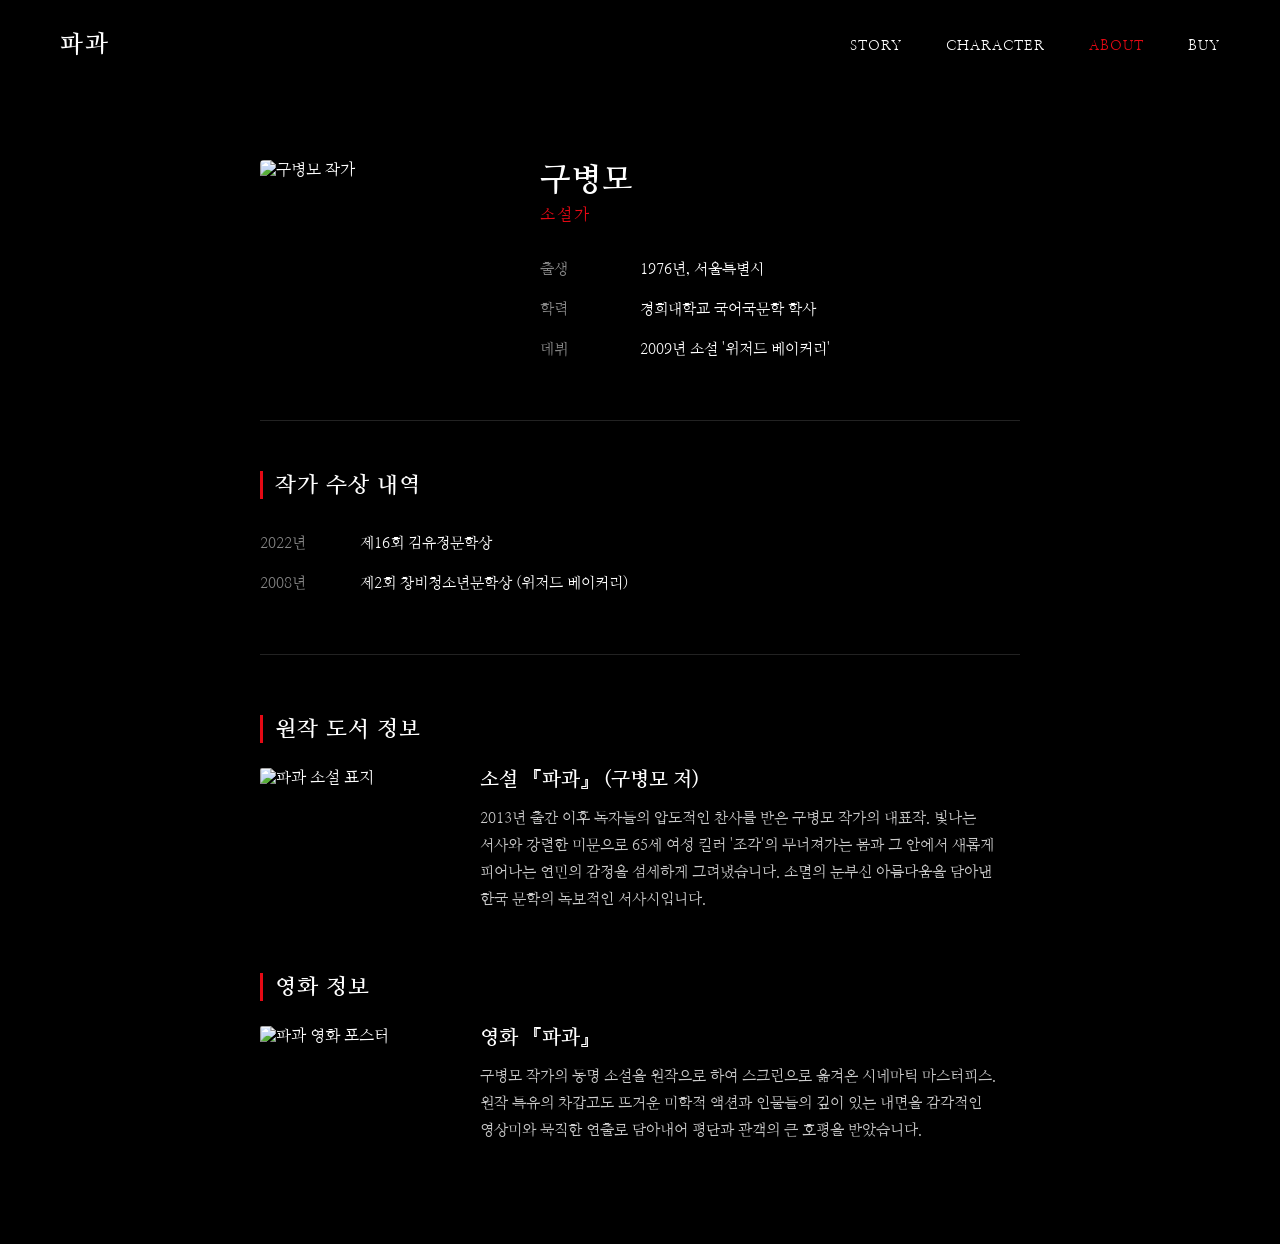
==== about.html @ ba5b6e43 "Add files via upload" ====
<!DOCTYPE html>
<html lang="ko">
<head>
    <meta charset="UTF-8">
    <meta name="viewport" content="width=device-width, initial-scale=1.0">
    <title>파과 - About</title>
    <link rel="stylesheet" href="style.css">
    <link href="https://fonts.googleapis.com/css2?family=Nanum+Myeongjo:wght@400;700&display=swap" rel="stylesheet">
    <style>
        .about-container {
            max-width: 800px;
            margin: 160px auto 100px auto;
            padding: 0 20px;
        }
        .author-profile {
            display: flex;
            gap: 40px;
            align-items: flex-start;
            border-bottom: 1px solid #222;
            padding-bottom: 50px;
            margin-bottom: 50px;
        }
        .author-img {
            width: 240px;
            height: auto;
            border-radius: 4px;
            display: block;
        }
        .author-info {
            flex: 1;
        }
        .author-name {
            font-size: 32px;
            font-weight: 700;
            margin-bottom: 5px;
            letter-spacing: 1px;
        }
        .author-job {
            font-size: 16px;
            color: #e50914;
            margin-bottom: 25px;
            letter-spacing: 2px;
        }
        .info-table {
            width: 100%;
            border-collapse: collapse;
        }
        .info-table th, .info-table td {
            text-align: left;
            padding: 8px 0;
            font-size: 15px;
            line-height: 1.6;
        }
        .info-table th {
            width: 100px;
            color: #888;
            font-weight: normal;
        }
        .info-table td {
            color: #fff;
        }
        .section-title {
            font-size: 22px;
            font-weight: 700;
            margin: 60px 0 25px 0;
            letter-spacing: 1px;
            border-left: 3px solid #e50914;
            padding-left: 12px;
        }
        
        /* 📚 도서 및 영화 정보 레이아웃 (기존 info 페이지 스타일 유지) */
        .info-media-block {
            display: flex;
            gap: 40px;
            margin-bottom: 50px;
            align-items: flex-start;
        }
        .media-poster {
            width: 180px;
            height: auto;
            border-radius: 2px;
            box-shadow: 0 5px 15px rgba(0,0,0,0.5);
        }
        .media-desc {
            flex: 1;
        }
        .media-desc h3 {
            font-size: 20px;
            font-weight: 700;
            margin-bottom: 12px;
            color: #ffffff;
        }
        .media-desc p {
            font-size: 15px;
            color: #cccccc;
            line-height: 1.8;
            word-break: keep-all;
        }
    </style>
</head>
<body style="background-color: #000000; color: #ffffff;">

    <!-- 상단 고정 메뉴 바 -->
    <nav class="top-nav visible" style="position: fixed; top: 0; left: 0; width: 100%; padding: 30px 60px; display: flex; justify-content: space-between; align-items: center; z-index: 100; background: linear-gradient(to bottom, rgba(0,0,0,0.8), transparent);">
        <div class="logo" style="font-size: 24px; font-weight: 700; letter-spacing: 2px;">파과</div>
        <div class="nav-links">
            <a href="index.html" style="font-size: 14px; margin-left: 40px; letter-spacing: 1px; transition: color 0.3s;">STORY</a>
            <a href="character.html" style="font-size: 14px; margin-left: 40px; letter-spacing: 1px; transition: color 0.3s;">CHARACTER</a>
            <a href="about.html" class="active" style="font-size: 14px; margin-left: 40px; letter-spacing: 1px; transition: color 0.3s; color: #e50914;">ABOUT</a>
            <a href="https://product.kyobobook.co.kr/detail/S000001808685" target="_blank" style="font-size: 14px; margin-left: 40px; letter-spacing: 1px; transition: color 0.3s;">BUY</a>
        </div>
    </nav>

    <main class="about-container">
        
        <!-- ===================================================
           👤 SECTION 1 : 작가 프로필
           =================================================== -->
        <section class="author-profile">
            <img src="스크린샷 2026-06-07 오후 9.50.38.jpg" alt="구병모 작가" class="author-img">
            <div class="author-info">
                <h1 class="author-name">구병모</h1>
                <p class="author-job">소설가</p>
                
                <table class="info-table">
                    <tr>
                        <th>출생</th>
                        <td>1976년, 서울특별시</td>
                    </tr>
                    <tr>
                        <th>학력</th>
                        <td>경희대학교 국어국문학 학사</td>
                    </tr>
                    <tr>
                        <th>데뷔</th>
                        <td>2009년 소설 '위저드 베이커리'</td>
                    </tr>
                </table>
            </div>
        </section>

        <!-- 🏆 수상 내역 -->
        <section style="border-bottom: 1px solid #222; padding-bottom: 50px;">
            <h2 class="section-title" style="margin-top: 0;">작가 수상 내역</h2>
            <table class="info-table">
                <tr>
                    <th>2022년</th>
                    <td>제16회 김유정문학상</td>
                </tr>
                <tr>
                    <th>2008년</th>
                    <td>제2회 창비청소년문학상 (위저드 베이커리)</td>
                </tr>
            </table>
        </section>


        <!-- ===================================================
           📚 SECTION 2 : 기존 INFO 페이지 콘텐츠 (도서 & 영화)
           =================================================== -->
        <section>
            <!-- 1. 원작 도서 정보 -->
            <h2 class="section-title">원작 도서 정보</h2>
            <div class="info-media-block">
                <img src="book-cover.jpg" alt="파과 소설 표지" class="media-poster">
                <div class="media-desc">
                    <h3>소설 『파과』 <span>(구병모 저)</span></h3>
                    <p>
                        2013년 출간 이후 독자들의 압도적인 찬사를 받은 구병모 작가의 대표작. 
                        빛나는 서사와 강렬한 미문으로 65세 여성 킬러 '조각'의 무너져가는 몸과 
                        그 안에서 새롭게 피어나는 연민의 감정을 섬세하게 그려냈습니다. 
                        소멸의 눈부신 아름다움을 담아낸 한국 문학의 독보적인 서사시입니다.
                    </p>
                </div>
            </div>

            <!-- 2. 영화 정보 -->
            <h2 class="section-title">영화 정보</h2>
            <div class="info-media-block">
                <img src="movie-poster.jpg" alt="파과 영화 포스터" class="media-poster">
                <div class="media-desc">
                    <h3>영화 『파과』</h3>
                    <p>
                        구병모 작가의 동명 소설을 원작으로 하여 스크린으로 옮겨온 시네마틱 마스터피스. 
                        원작 특유의 차갑고도 뜨거운 미학적 액션과 인물들의 깊이 있는 내면을 
                        감각적인 영상미와 묵직한 연출로 담아내어 평단과 관객의 큰 호평을 받았습니다.
                    </p>
                </div>
            </div>
        </section>

    </main>

</body>
</html>
---- style.css ----
/* ===================================================
   🎨 1. 기본 초기화 및 폰트 세팅
   =================================================== */
* {
    margin: 0;
    padding: 0;
    box-sizing: border-box;
}

body {
    font-family: 'Nanum Myeongjo', serif;
    background-color: #000000;
    color: #ffffff;
    overflow-x: hidden;
}

a {
    text-decoration: none;
    color: inherit;
}

/* ===================================================
   🎬 2. 첫 진입 인트로 커버 섹션 (main-bg.jpeg 세팅 완료)
   =================================================== */
.intro-cover {
    position: relative;
    width: 100%;
    height: 100vh;
    background-color: #000000;
    display: flex;
    justify-content: center;
    align-items: center;
    overflow: hidden;
    z-index: 10;
}

/* 🔗 요청하신 거울 속 조각 스틸컷 이미지 매칭 */
.intro-cover .cover-bg {
    position: absolute;
    top: 0;
    left: 0;
    width: 100%;
    height: 100%;
    background: linear-gradient(to bottom, rgba(0,0,0,0.2), #000000), url('main-bg.jpeg') no-repeat center center;
    background-size: cover;
    opacity: 0.75;
}

/* 파과 대형 타이포 */
.intro-cover .logo-wrap {
    position: relative;
    z-index: 2;
}

.intro-cover .main-title {
    font-size: 120px;
    font-weight: 700;
    color: #ffffff;
    margin: 0;
    letter-spacing: 4px;
    transition: transform 0.1s ease-out, opacity 0.1s ease-out, filter 0.1s ease-out;
}

/* 하단 스크롤 유도 영역 */
.intro-cover .scroll-arrow {
    position: absolute;
    bottom: 50px;
    left: 50%;
    transform: translateX(-50%);
    z-index: 2;
    text-align: center;
    color: rgba(255, 255, 255, 0.7);
    font-size: 14px;
    letter-spacing: 2px;
}

.intro-cover .arrow-icon {
    margin-top: 10px;
    font-size: 20px;
    animation: bounce 1.5s infinite;
}

@keyframes bounce {
    0%, 100% { transform: translateY(0); }
    50% { transform: translateY(10px); }
}

/* ===================================================
   🧭 3. 네비게이션 바 & 사이드 바
   =================================================== */
.top-nav {
    position: fixed;
    top: 0;
    left: 0;
    width: 100%;
    padding: 30px 60px;
    display: flex;
    justify-content: space-between;
    align-items: center;
    z-index: 100;
    background: linear-gradient(to bottom, rgba(0,0,0,0.8), transparent);
    opacity: 0;
    transform: translateY(-20px);
    transition: opacity 0.5s ease, transform 0.5s ease;
    pointer-events: none;
}

.top-nav.visible {
    opacity: 1;
    transform: translateY(0);
    pointer-events: auto;
}

.top-nav .logo {
    font-size: 24px;
    font-weight: 700;
    letter-spacing: 2px;
}

.top-nav .nav-links a {
    font-size: 14px;
    margin-left: 40px;
    letter-spacing: 1px;
    transition: color 0.3s;
}

.top-nav .nav-links a:hover,
.top-nav .nav-links a.active {
    color: #e50914;
}

.side-nav {
    position: fixed;
    right: 40px;
    top: 50%;
    transform: translateY(-50%);
    display: flex;
    flex-direction: column;
    gap: 15px;
    z-index: 90;
}

.side-nav a {
    width: 30px;
    height: 30px;
    border: 1px solid rgba(255,255,255,0.3);
    border-radius: 50%;
    display: flex;
    justify-content: center;
    align-items: center;
    font-size: 11px;
    color: rgba(255,255,255,0.5);
    transition: all 0.3s;
}

.side-nav a:hover {
    border-color: #ffffff;
    color: #ffffff;
    background-color: rgba(255,255,255,0.1);
}

/* ===================================================
   📖 4. 스토리 본문 레이아웃 (완전 블랙 & 그림자 제거)
   =================================================== */
.story-container {
    width: 100%;
    background-color: #000000;
    padding-bottom: 200px;
}

.story-panel {
    width: 100%;
    max-width: 800px;
    margin: 0 auto;
    padding: 120px 20px;
    display: flex;
    flex-direction: column;
    align-items: center;
}

.story-panel .chapter-num {
    font-size: 13px;
    color: #e50914;
    letter-spacing: 3px;
    font-weight: 700;
    margin-bottom: 10px;
}

.story-panel h2 {
    font-size: 36px;
    font-weight: 700;
    margin-bottom: 80px;
    letter-spacing: 2px;
    text-align: center;
}

.scene-wrap {
    width: 100%;
    margin-bottom: 150px;
    display: flex;
    flex-direction: column;
    align-items: center;
}

.scene-wrap img {
    width: 100%;
    max-width: 800px;
    height: auto;
    border-radius: 2px;
}

.scene-wrap .text-box {
    width: 100%;
    max-width: 650px;
    margin-top: 40px;
    text-align: center;
}

.scene-wrap .text-box p {
    font-size: 17.5px;
    line-height: 1.9;
    color: #ffffff;
    word-break: keep-all;
    text-shadow: none !important; /* 그림자 완전 삭제 */
}

/* ===================================================
   👁️ 5. 중앙 집중 실시간 블러 트랜지션 효과
   =================================================== */
.dynamic-blur img,
.dynamic-blur .text-box {
    transition: filter 0.25s ease-out, opacity 0.25s ease-out;
    will-change: filter, opacity;
}
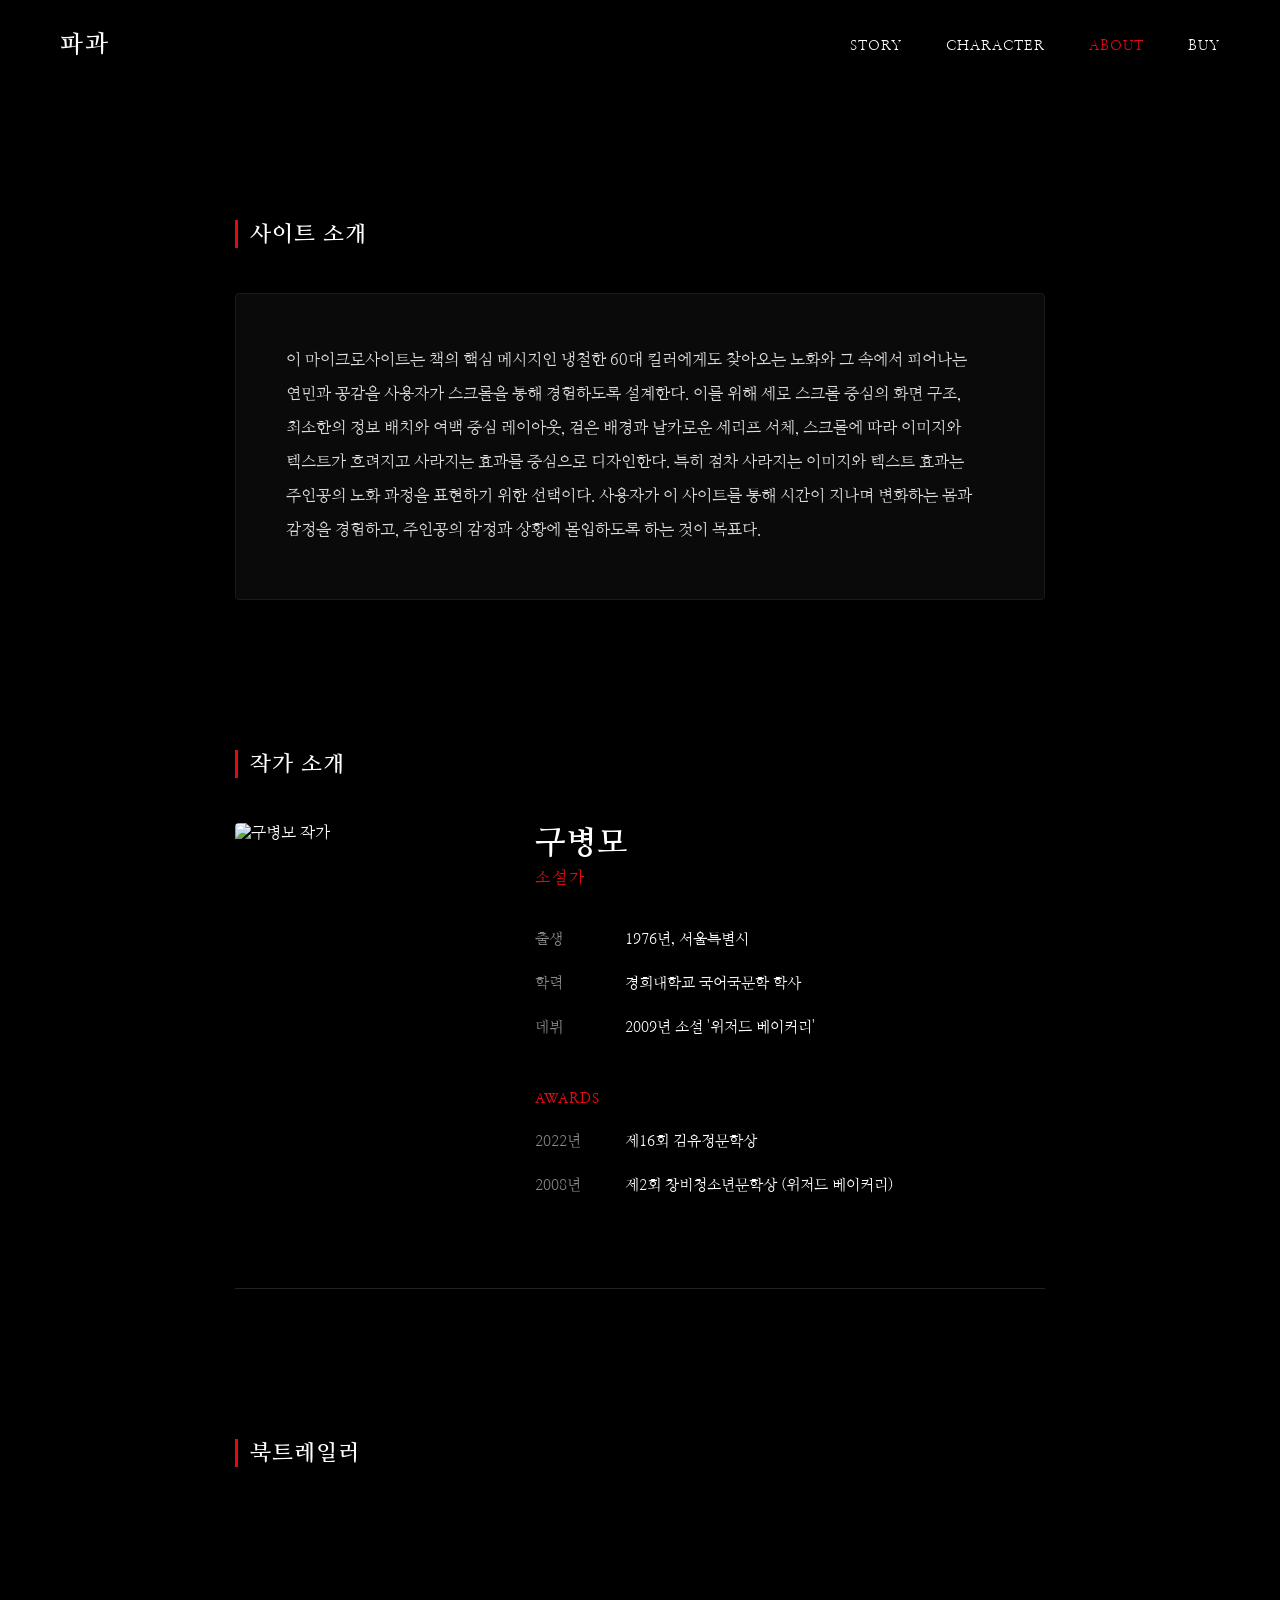
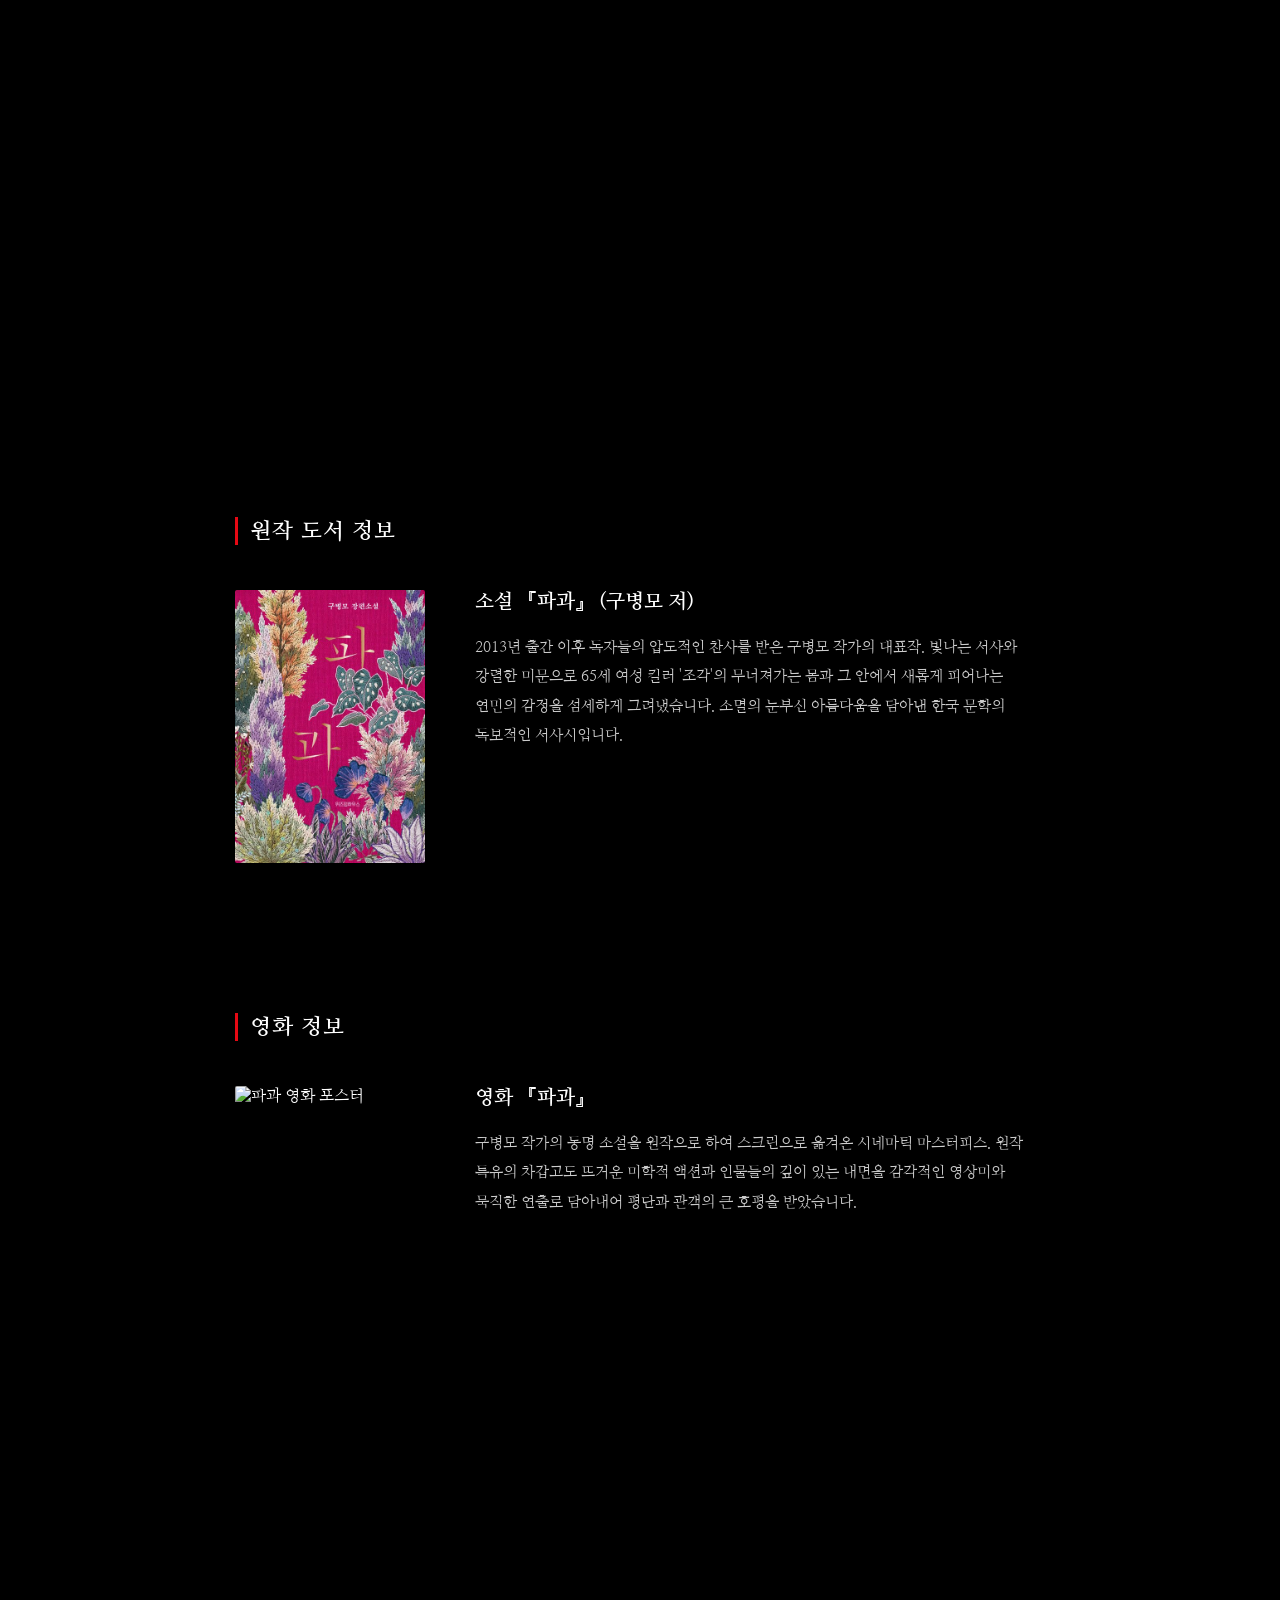
==== commit 323f6956: "Add files via upload" ====
--- a/about.html
+++ b/about.html
@@ -8,17 +8,35 @@
     <link href="https://fonts.googleapis.com/css2?family=Nanum+Myeongjo:wght@400;700&display=swap" rel="stylesheet">
     <style>
         .about-container {
-            max-width: 800px;
-            margin: 160px auto 100px auto;
+            max-width: 850px;
+            margin: 220px auto 200px auto; /* 상하 외부 여백 추가 확대 */
             padding: 0 20px;
         }
+        
+        /* 🎯 마이크로사이트 기획 소개 섹션 */
+        .site-intro-box {
+            background-color: #0a0a0a;
+            border: 1px solid #1a1a1a;
+            padding: 50px; /* 내부 여백 확대 */
+            border-radius: 4px;
+            margin-bottom: 140px; /* 섹션 간격 확대 */
+        }
+        .site-intro-box p {
+            font-size: 15.5px;
+            color: #dddddd;
+            line-height: 2.2; /* 행간 확대 */
+            word-break: keep-all;
+            margin: 0;
+        }
+
+        /* 👤 작가 프로필 섹션 */
         .author-profile {
             display: flex;
-            gap: 40px;
+            gap: 60px; /* 사진과 정보 영역 간격 확대 */
             align-items: flex-start;
             border-bottom: 1px solid #222;
-            padding-bottom: 50px;
-            margin-bottom: 50px;
+            padding-bottom: 80px;
+            margin-bottom: 140px; /* 섹션 간격 확대 */
         }
         .author-img {
             width: 240px;
@@ -28,58 +46,77 @@
         }
         .author-info {
             flex: 1;
+            display: flex;
+            flex-direction: column;
+            gap: 40px; /* 프로필 내부 블록 간 여백 확대 */
+        }
+        .author-name-wrap {
+            margin-bottom: -10px;
         }
         .author-name {
             font-size: 32px;
             font-weight: 700;
-            margin-bottom: 5px;
+            margin: 0 0 5px 0;
             letter-spacing: 1px;
         }
         .author-job {
             font-size: 16px;
             color: #e50914;
-            margin-bottom: 25px;
+            margin: 0;
             letter-spacing: 2px;
         }
+        
+        /* 테이블 스타일 */
         .info-table {
             width: 100%;
             border-collapse: collapse;
         }
         .info-table th, .info-table td {
             text-align: left;
-            padding: 8px 0;
+            padding: 10px 0; /* 행 간격 확대 */
             font-size: 15px;
             line-height: 1.6;
         }
         .info-table th {
-            width: 100px;
+            width: 90px;
             color: #888;
             font-weight: normal;
         }
         .info-table td {
             color: #fff;
         }
+        
+        /* 프로필 내 미니 타이틀 */
+        .profile-sub-title {
+            font-size: 14px;
+            color: #e50914;
+            letter-spacing: 1px;
+            font-weight: bold;
+            margin: 0 0 12px 0;
+            text-transform: uppercase;
+        }
+
+        /* 대타이틀 여백 대폭 확대 */
         .section-title {
             font-size: 22px;
             font-weight: 700;
-            margin: 60px 0 25px 0;
+            margin: 150px 0 45px 0; /* 상단 여백을 넓혀 호흡을 길게 가져감 */
             letter-spacing: 1px;
             border-left: 3px solid #e50914;
             padding-left: 12px;
         }
         
-        /* 📚 도서 및 영화 정보 레이아웃 (기존 info 페이지 스타일 유지) */
+        /* 📚 도서 및 영화 정보 레이아웃 */
         .info-media-block {
             display: flex;
-            gap: 40px;
-            margin-bottom: 50px;
+            gap: 50px; /* 이미지와 텍스트 사이 간격 확대 */
             align-items: flex-start;
         }
         .media-poster {
-            width: 180px;
+            width: 190px; /* 포스터 크기 미세 조정 */
             height: auto;
             border-radius: 2px;
-            box-shadow: 0 5px 15px rgba(0,0,0,0.5);
+            box-shadow: 0 5px 20px rgba(0,0,0,0.6);
         }
         .media-desc {
             flex: 1;
@@ -87,20 +124,38 @@
         .media-desc h3 {
             font-size: 20px;
             font-weight: 700;
-            margin-bottom: 12px;
+            margin-bottom: 18px;
             color: #ffffff;
         }
         .media-desc p {
             font-size: 15px;
             color: #cccccc;
-            line-height: 1.8;
+            line-height: 1.95;
             word-break: keep-all;
+            margin: 0;
+        }
+
+        /* 🎬 비디오 플레이어 컨테이너 */
+        .video-container {
+            position: relative;
+            width: 100%;
+            padding-bottom: 56.25%;
+            height: 0;
+            box-shadow: 0 10px 30px rgba(0,0,0,0.6);
+        }
+        .video-container iframe {
+            position: absolute;
+            top: 0;
+            left: 0;
+            width: 100%;
+            height: 100%;
+            border: 0;
+            border-radius: 2px;
         }
     </style>
 </head>
 <body style="background-color: #000000; color: #ffffff;">
 
-    <!-- 상단 고정 메뉴 바 -->
     <nav class="top-nav visible" style="position: fixed; top: 0; left: 0; width: 100%; padding: 30px 60px; display: flex; justify-content: space-between; align-items: center; z-index: 100; background: linear-gradient(to bottom, rgba(0,0,0,0.8), transparent);">
         <div class="logo" style="font-size: 24px; font-weight: 700; letter-spacing: 2px;">파과</div>
         <div class="nav-links">
@@ -113,56 +168,67 @@
 
     <main class="about-container">
         
-        <!-- ===================================================
-           👤 SECTION 1 : 작가 프로필
-           =================================================== -->
+        <h2 class="section-title" style="margin-top: 0;">사이트 소개</h2>
+        <section class="site-intro-box">
+            <p>
+                이 마이크로사이트는 책의 핵심 메시지인 냉철한 60대 킬러에게도 찾아오는 노화와 그 속에서 피어나는 연민과 공감을 사용자가 스크롤을 통해 경험하도록 설계한다. 이를 위해 세로 스크롤 중심의 화면 구조, 최소한의 정보 배치와 여백 중심 레이아웃, 검은 배경과 날카로운 세리프 서체, 스크롤에 따라 이미지와 텍스트가 흐려지고 사라지는 효과를 중심으로 디자인한다. 특히 점차 사라지는 이미지와 텍스트 효과는 주인공의 노화 과정을 표현하기 위한 선택이다. 사용자가 이 사이트를 통해 시간이 지나며 변화하는 몸과 감정을 경험하고, 주인공의 감정과 상황에 몰입하도록 하는 것이 목표다.
+            </p>
+        </section>
+
+        <h2 class="section-title">작가 소개</h2>
         <section class="author-profile">
             <img src="스크린샷 2026-06-07 오후 9.50.38.jpg" alt="구병모 작가" class="author-img">
+            
             <div class="author-info">
-                <h1 class="author-name">구병모</h1>
-                <p class="author-job">소설가</p>
+                <div class="author-name-wrap">
+                    <h1 class="author-name">구병모</h1>
+                    <p class="author-job">소설가</p>
+                </div>
                 
-                <table class="info-table">
-                    <tr>
-                        <th>출생</th>
-                        <td>1976년, 서울특별시</td>
-                    </tr>
-                    <tr>
-                        <th>학력</th>
-                        <td>경희대학교 국어국문학 학사</td>
-                    </tr>
-                    <tr>
-                        <th>데뷔</th>
-                        <td>2009년 소설 '위저드 베이커리'</td>
-                    </tr>
-                </table>
-            </div>
-        </section>
-
-        <!-- 🏆 수상 내역 -->
-        <section style="border-bottom: 1px solid #222; padding-bottom: 50px;">
-            <h2 class="section-title" style="margin-top: 0;">작가 수상 내역</h2>
-            <table class="info-table">
-                <tr>
-                    <th>2022년</th>
-                    <td>제16회 김유정문학상</td>
-                </tr>
-                <tr>
-                    <th>2008년</th>
-                    <td>제2회 창비청소년문학상 (위저드 베이커리)</td>
-                </tr>
-            </table>
-        </section>
-
-
-        <!-- ===================================================
-           📚 SECTION 2 : 기존 INFO 페이지 콘텐츠 (도서 & 영화)
-           =================================================== -->
+                <div>
+                    <table class="info-table">
+                        <tr>
+                            <th>출생</th>
+                            <td>1976년, 서울특별시</td>
+                        </tr>
+                        <tr>
+                            <th>학력</th>
+                            <td>경희대학교 국어국문학 학사</td>
+                        </tr>
+                        <tr>
+                            <th>데뷔</th>
+                            <td>2009년 소설 '위저드 베이커리'</td>
+                        </tr>
+                    </table>
+                </div>
+
+                <div>
+                    <h3 class="profile-sub-title">Awards</h3>
+                    <table class="info-table">
+                        <tr>
+                            <th>2022년</th>
+                            <td>제16회 김유정문학상</td>
+                        </tr>
+                        <tr>
+                            <th>2008년</th>
+                            <td>제2회 창비청소년문학상 (위저드 베이커리)</td>
+                        </tr>
+                    </table>
+                </div>
+            </div>
+        </section>
+
+        <section style="margin-bottom: 140px;">
+            <h2 class="section-title">북트레일러</h2>
+            <div class="video-container">
+                <iframe src="https://www.youtube.com/embed/7oLS6i0HBwE?rel=0" title="파과 북트레일러" allow="accelerometer; autoplay; clipboard-write; encrypted-media; gyroscope; picture-in-picture; web-share" allowfullscreen></iframe>
+            </div>
+        </section>
+
         <section>
-            <!-- 1. 원작 도서 정보 -->
             <h2 class="section-title">원작 도서 정보</h2>
-            <div class="info-media-block">
-                <img src="book-cover.jpg" alt="파과 소설 표지" class="media-poster">
+            <div class="info-media-block" style="margin-bottom: 140px;">
+                <img src="9791171712816.jpg" alt="파과 소설 표지" class="media-poster">
                 <div class="media-desc">
                     <h3>소설 『파과』 <span>(구병모 저)</span></h3>
                     <p>
@@ -174,9 +240,8 @@
                 </div>
             </div>
 
-            <!-- 2. 영화 정보 -->
             <h2 class="section-title">영화 정보</h2>
-            <div class="info-media-block">
+            <div class="info-media-block" style="margin-bottom: 40px;">
                 <img src="movie-poster.jpg" alt="파과 영화 포스터" class="media-poster">
                 <div class="media-desc">
                     <h3>영화 『파과』</h3>
@@ -187,6 +252,10 @@
                     </p>
                 </div>
             </div>
+            
+            <div class="video-container">
+                <iframe src="https://www.youtube.com/embed/J1N2aR9Nkj4?rel=0" title="파과 영화 예고편" allow="accelerometer; autoplay; clipboard-write; encrypted-media; gyroscope; picture-in-picture; web-share" allowfullscreen></iframe>
+            </div>
         </section>
 
     </main>
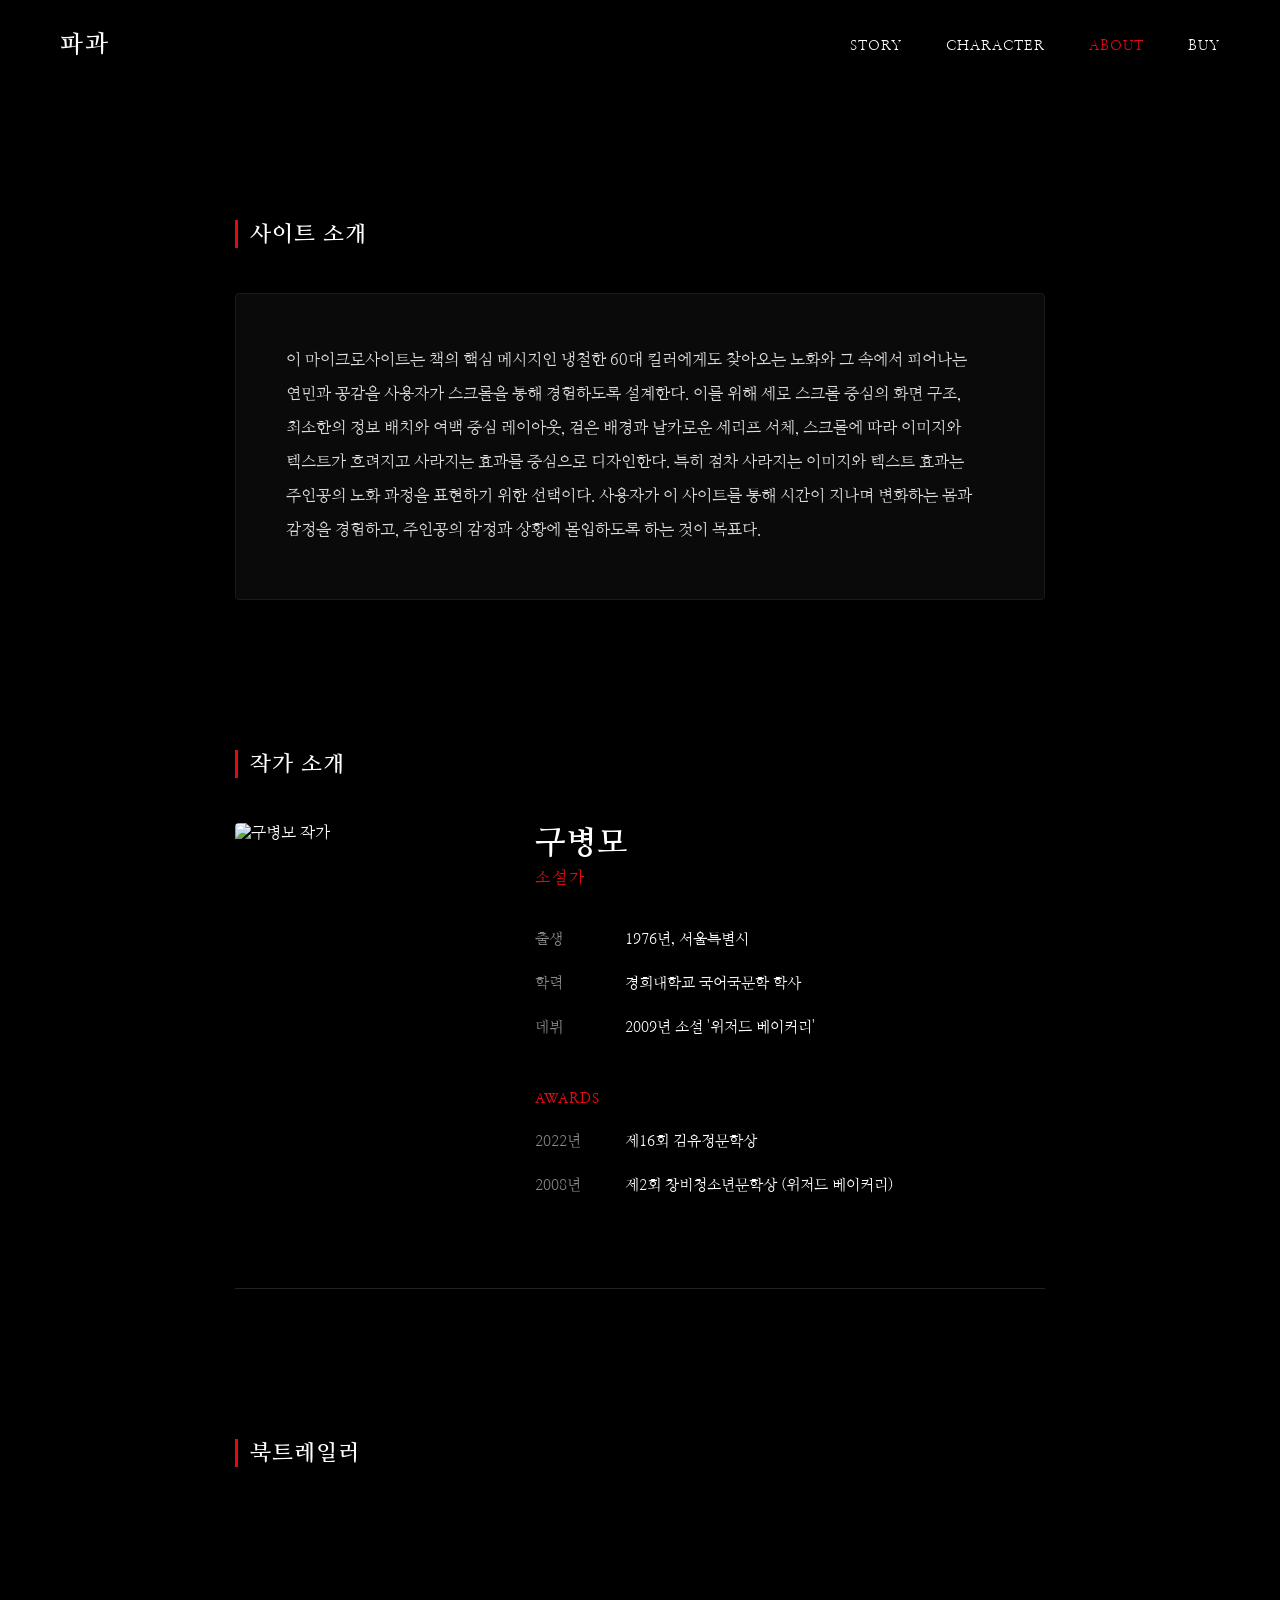
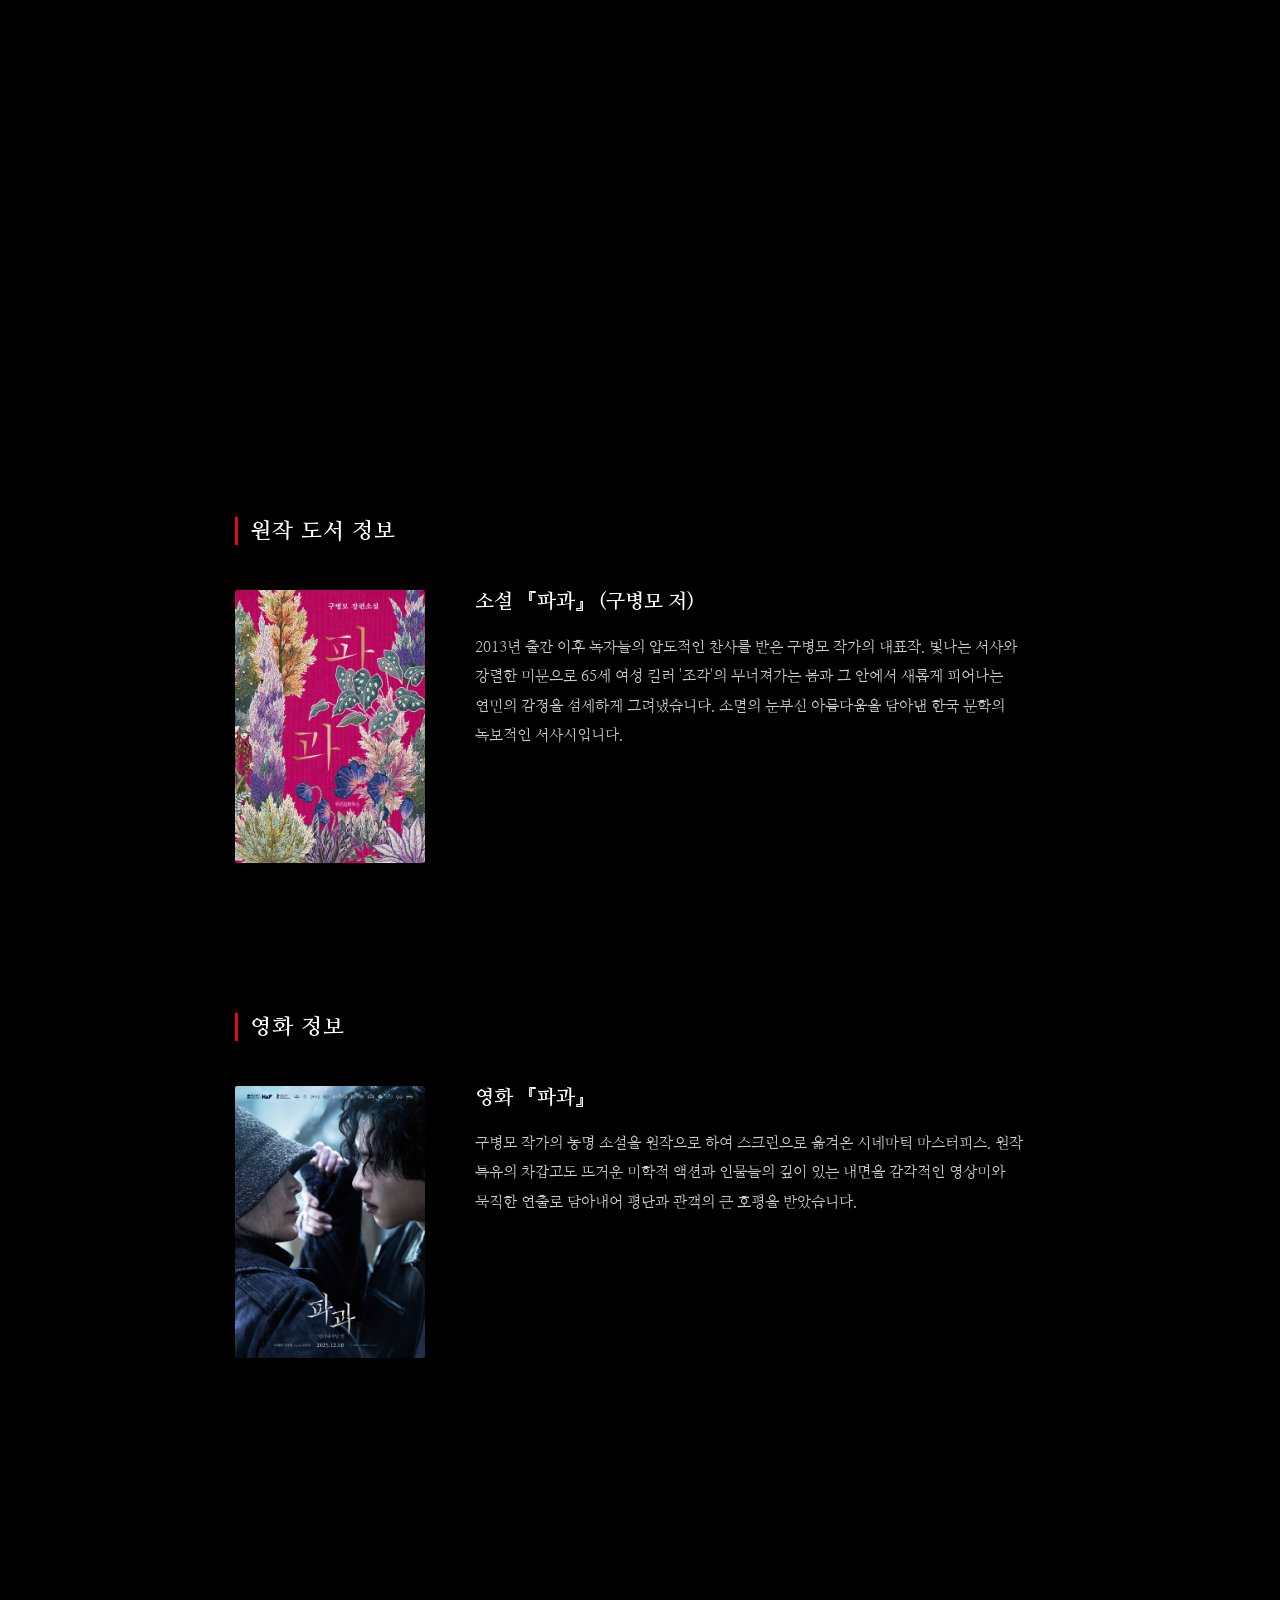
==== commit 777dd3e6: "Add files via upload" ====
--- a/about.html
+++ b/about.html
@@ -242,7 +242,7 @@
 
             <h2 class="section-title">영화 정보</h2>
             <div class="info-media-block" style="margin-bottom: 40px;">
-                <img src="movie-poster.jpg" alt="파과 영화 포스터" class="media-poster">
+                <img src="common-13.jpeg" alt="파과 영화 포스터" class="media-poster">
                 <div class="media-desc">
                     <h3>영화 『파과』</h3>
                     <p>
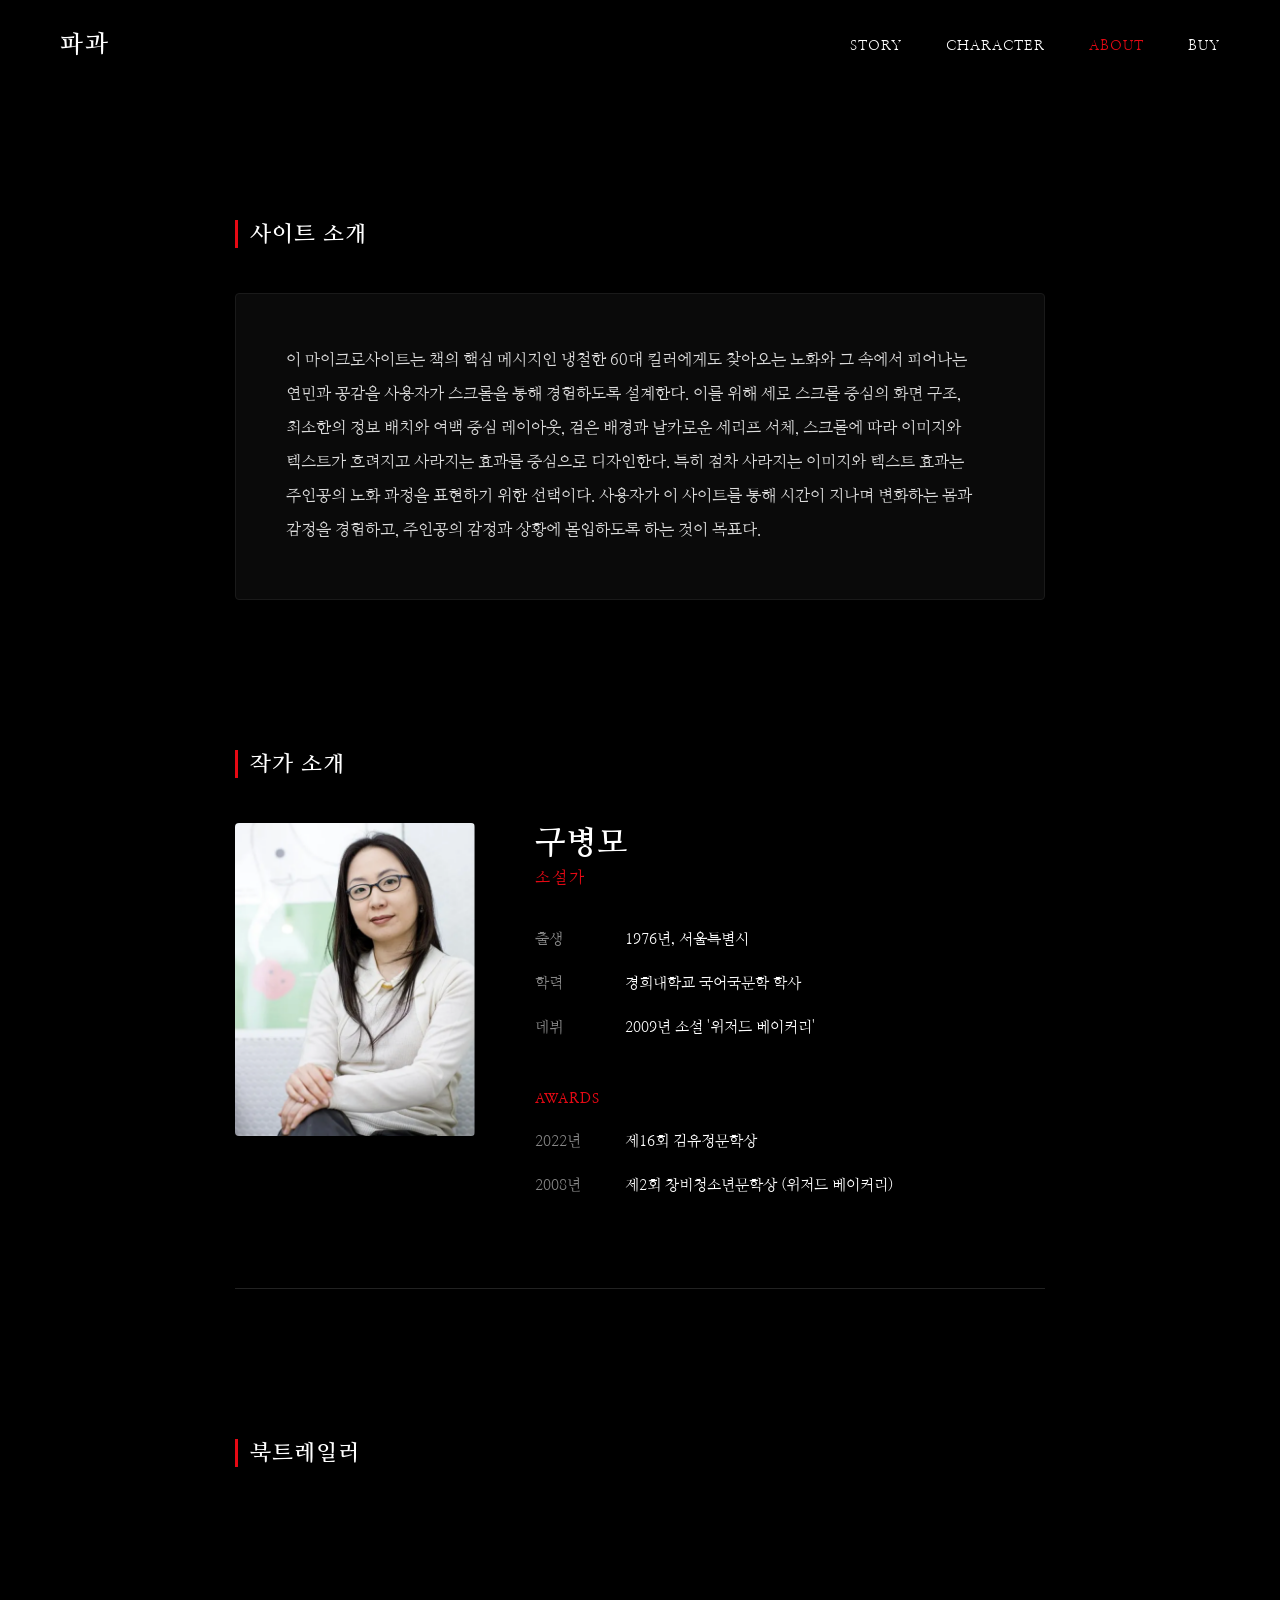
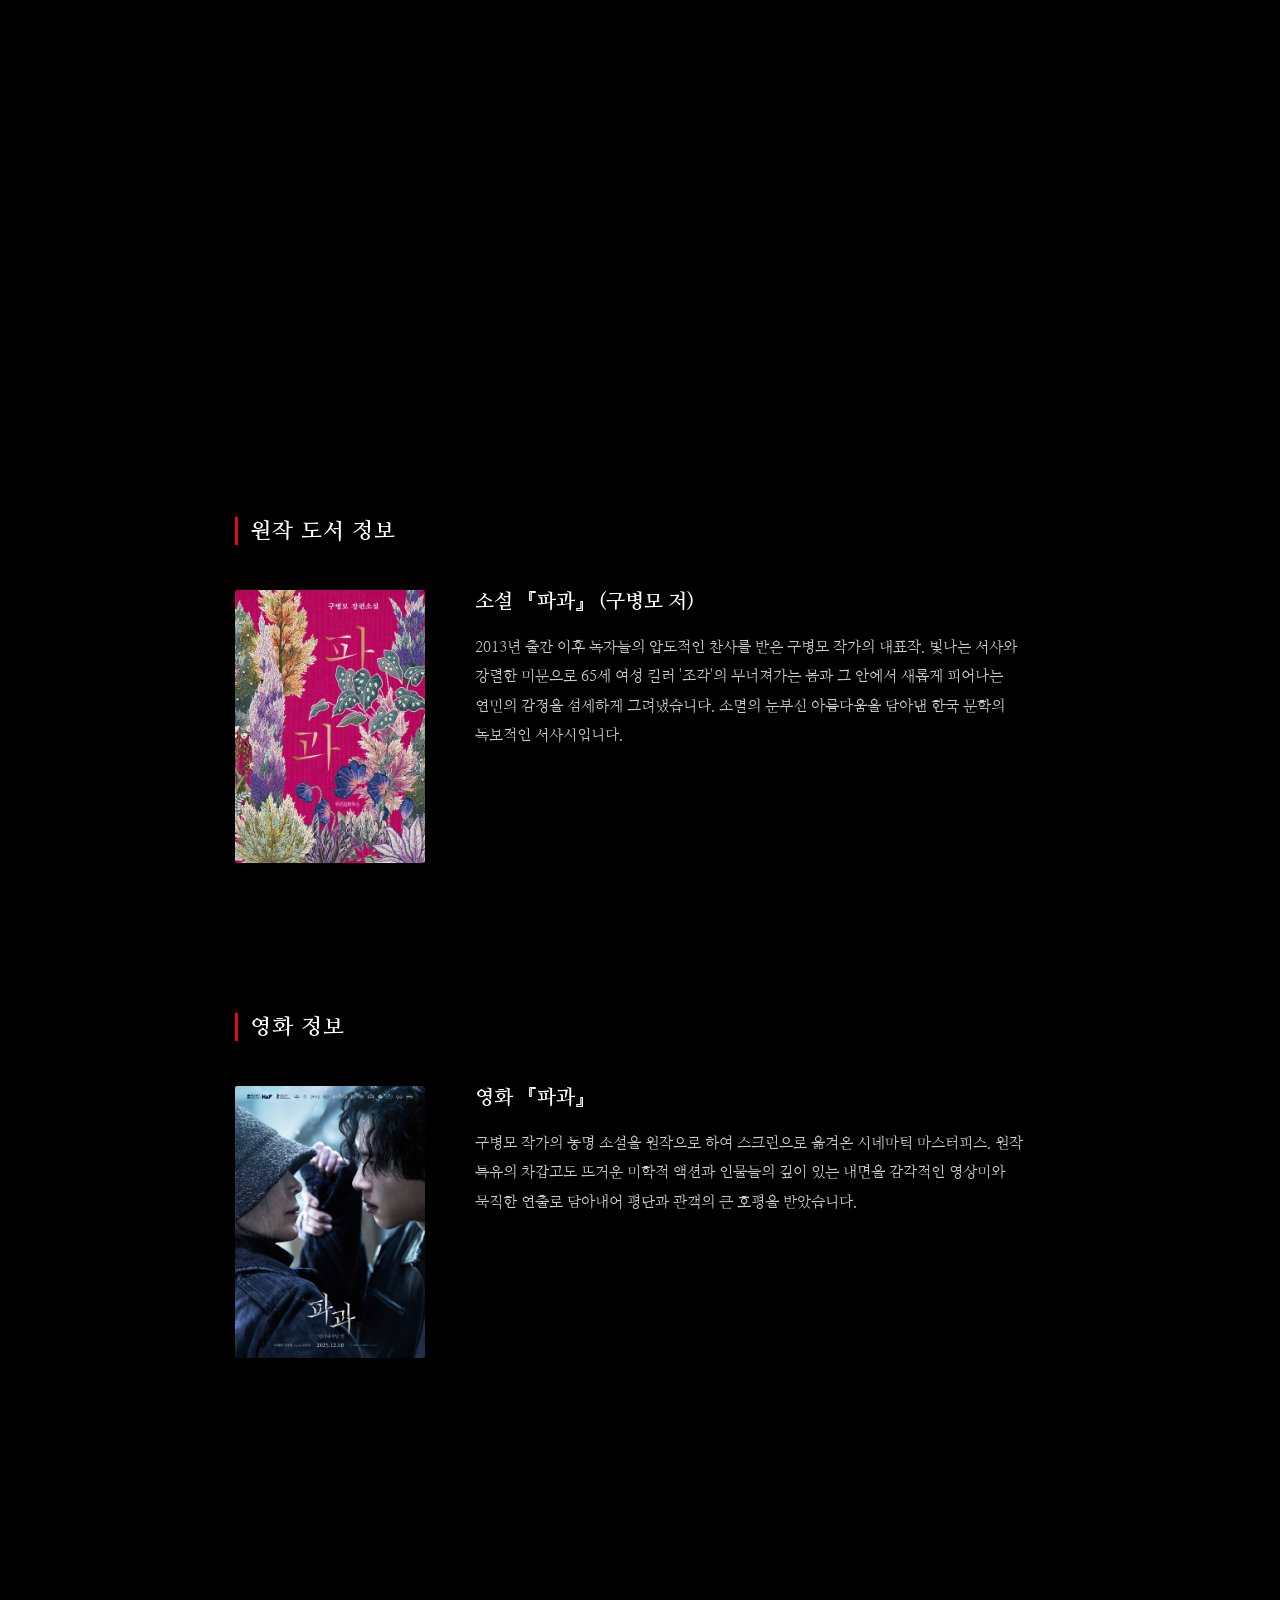
==== commit 657cdabf: "Add files via upload" ====
--- a/about.html
+++ b/about.html
@@ -177,7 +177,7 @@
 
         <h2 class="section-title">작가 소개</h2>
         <section class="author-profile">
-            <img src="스크린샷 2026-06-07 오후 9.50.38.jpg" alt="구병모 작가" class="author-img">
+            <img src="at.png" alt="구병모 작가" class="author-img">
             
             <div class="author-info">
                 <div class="author-name-wrap">
@@ -228,7 +228,7 @@
         <section>
             <h2 class="section-title">원작 도서 정보</h2>
             <div class="info-media-block" style="margin-bottom: 140px;">
-                <img src="9791171712816.jpg" alt="파과 소설 표지" class="media-poster">
+                <img src="book.jpg" alt="파과 소설 표지" class="media-poster">
                 <div class="media-desc">
                     <h3>소설 『파과』 <span>(구병모 저)</span></h3>
                     <p>
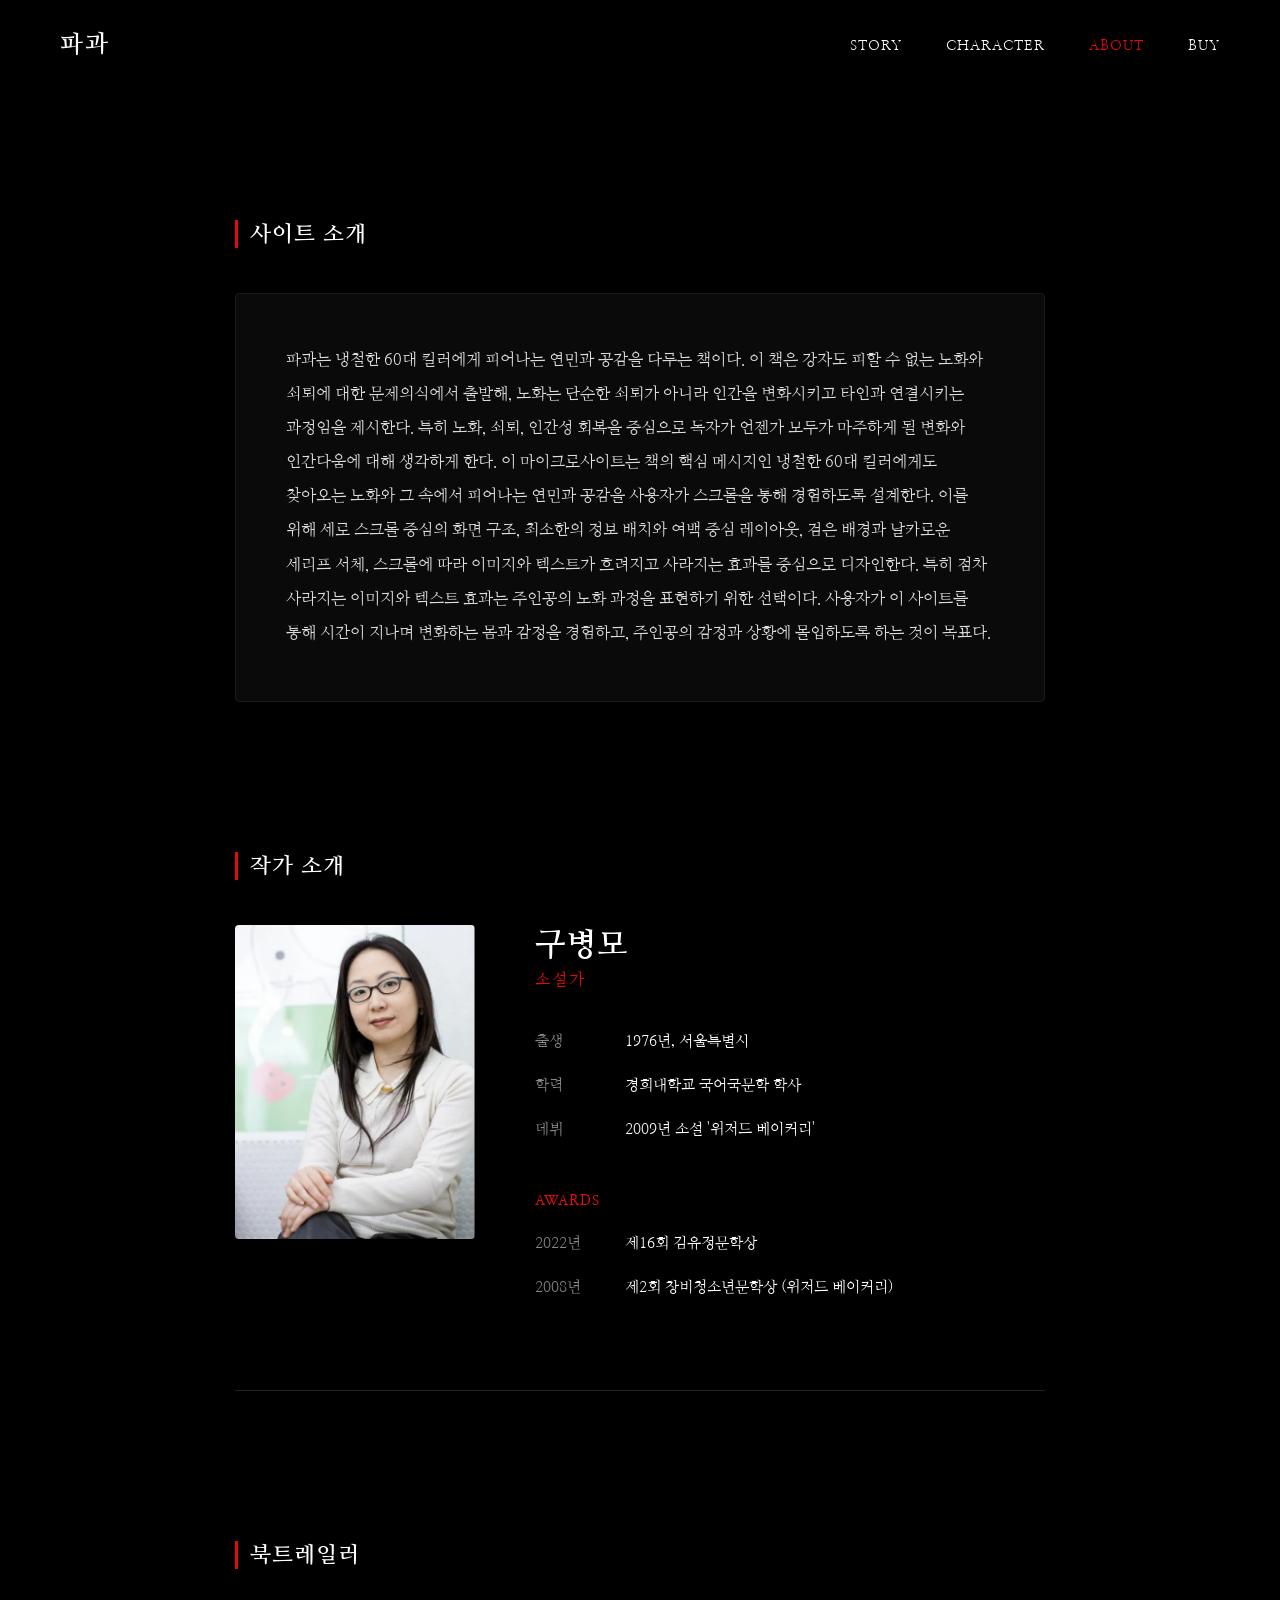
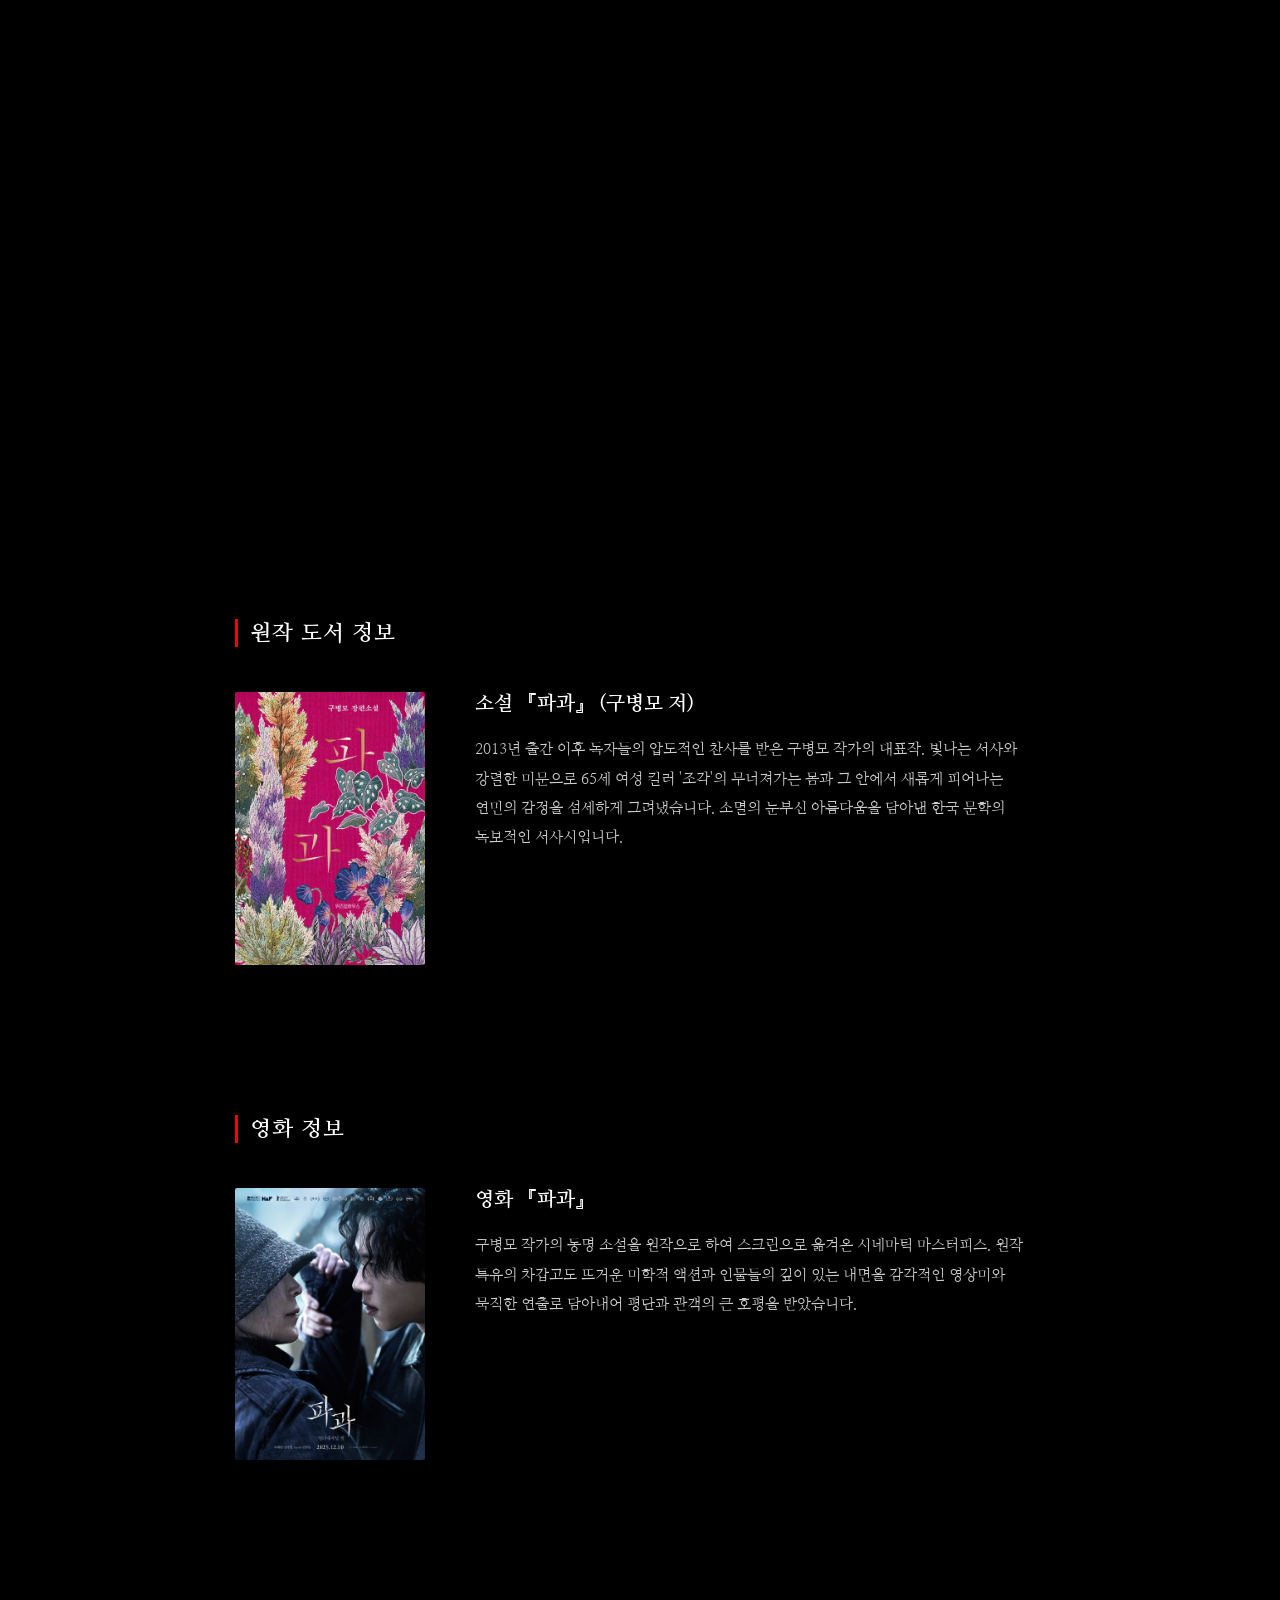
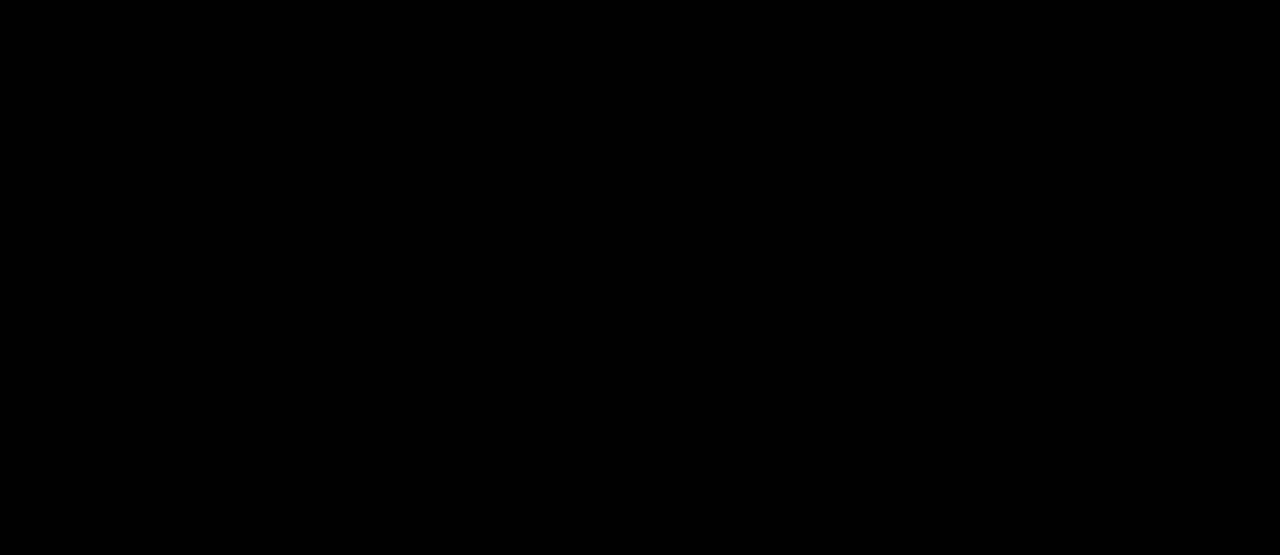
==== commit 8372f067: "Add files via upload" ====
--- a/about.html
+++ b/about.html
@@ -171,7 +171,9 @@
         <h2 class="section-title" style="margin-top: 0;">사이트 소개</h2>
         <section class="site-intro-box">
             <p>
-                이 마이크로사이트는 책의 핵심 메시지인 냉철한 60대 킬러에게도 찾아오는 노화와 그 속에서 피어나는 연민과 공감을 사용자가 스크롤을 통해 경험하도록 설계한다. 이를 위해 세로 스크롤 중심의 화면 구조, 최소한의 정보 배치와 여백 중심 레이아웃, 검은 배경과 날카로운 세리프 서체, 스크롤에 따라 이미지와 텍스트가 흐려지고 사라지는 효과를 중심으로 디자인한다. 특히 점차 사라지는 이미지와 텍스트 효과는 주인공의 노화 과정을 표현하기 위한 선택이다. 사용자가 이 사이트를 통해 시간이 지나며 변화하는 몸과 감정을 경험하고, 주인공의 감정과 상황에 몰입하도록 하는 것이 목표다.
+               파과는 냉철한 60대 킬러에게 피어나는 연민과 공감을 다루는 책이다. 이 책은 강자도 피할 수 없는 노화와 쇠퇴에 대한 문제의식에서 출발해, 노화는 단순한 쇠퇴가 아니라 인간을 변화시키고 타인과 연결시키는 과정임을 제시한다. 특히 노화, 쇠퇴, 인간성 회복을 중심으로 독자가 언젠가 모두가 마주하게 될 변화와 인간다움에 대해 생각하게 한다.
+
+이 마이크로사이트는 책의 핵심 메시지인 냉철한 60대 킬러에게도 찾아오는 노화와 그 속에서 피어나는 연민과 공감을 사용자가 스크롤을 통해 경험하도록 설계한다. 이를 위해 세로 스크롤 중심의 화면 구조, 최소한의 정보 배치와 여백 중심 레이아웃, 검은 배경과 날카로운 세리프 서체, 스크롤에 따라 이미지와 텍스트가 흐려지고 사라지는 효과를 중심으로 디자인한다. 특히 점차 사라지는 이미지와 텍스트 효과는 주인공의 노화 과정을 표현하기 위한 선택이다. 사용자가 이 사이트를 통해 시간이 지나며 변화하는 몸과 감정을 경험하고, 주인공의 감정과 상황에 몰입하도록 하는 것이 목표다.
             </p>
         </section>
 
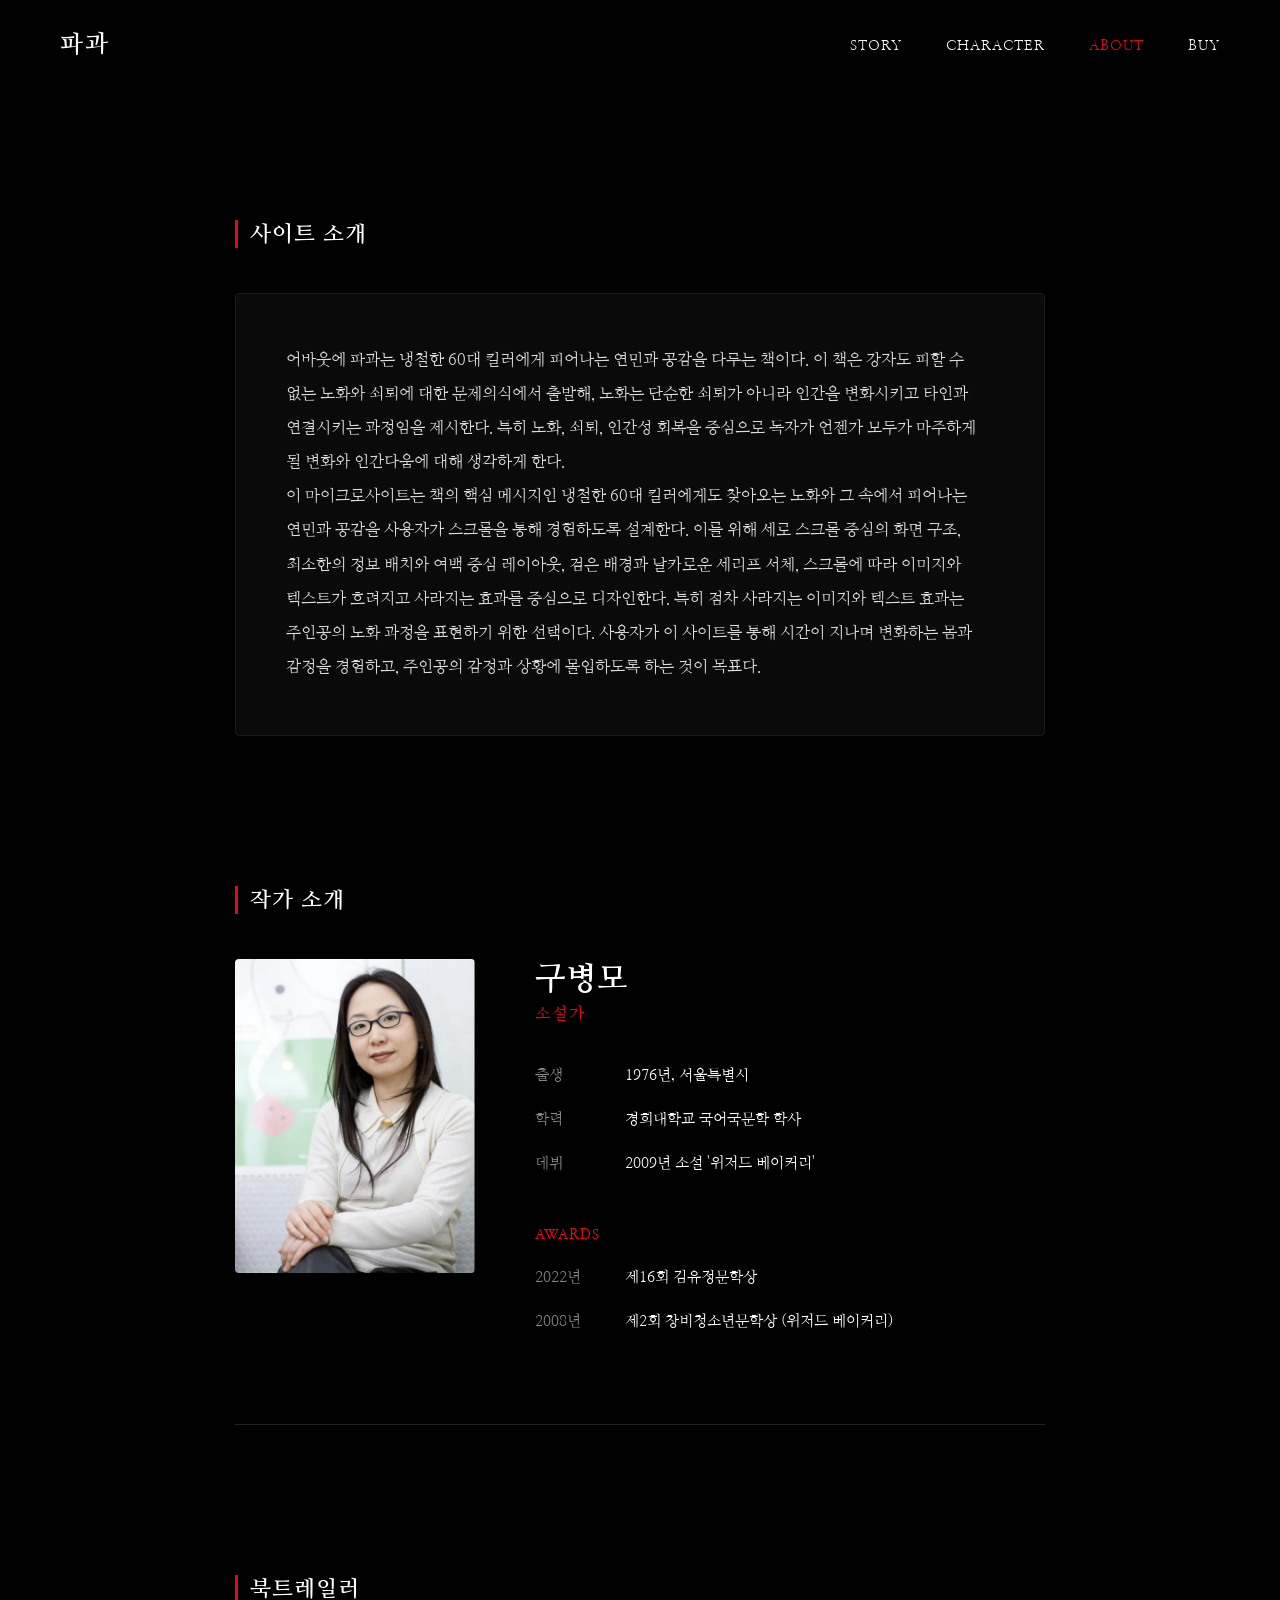
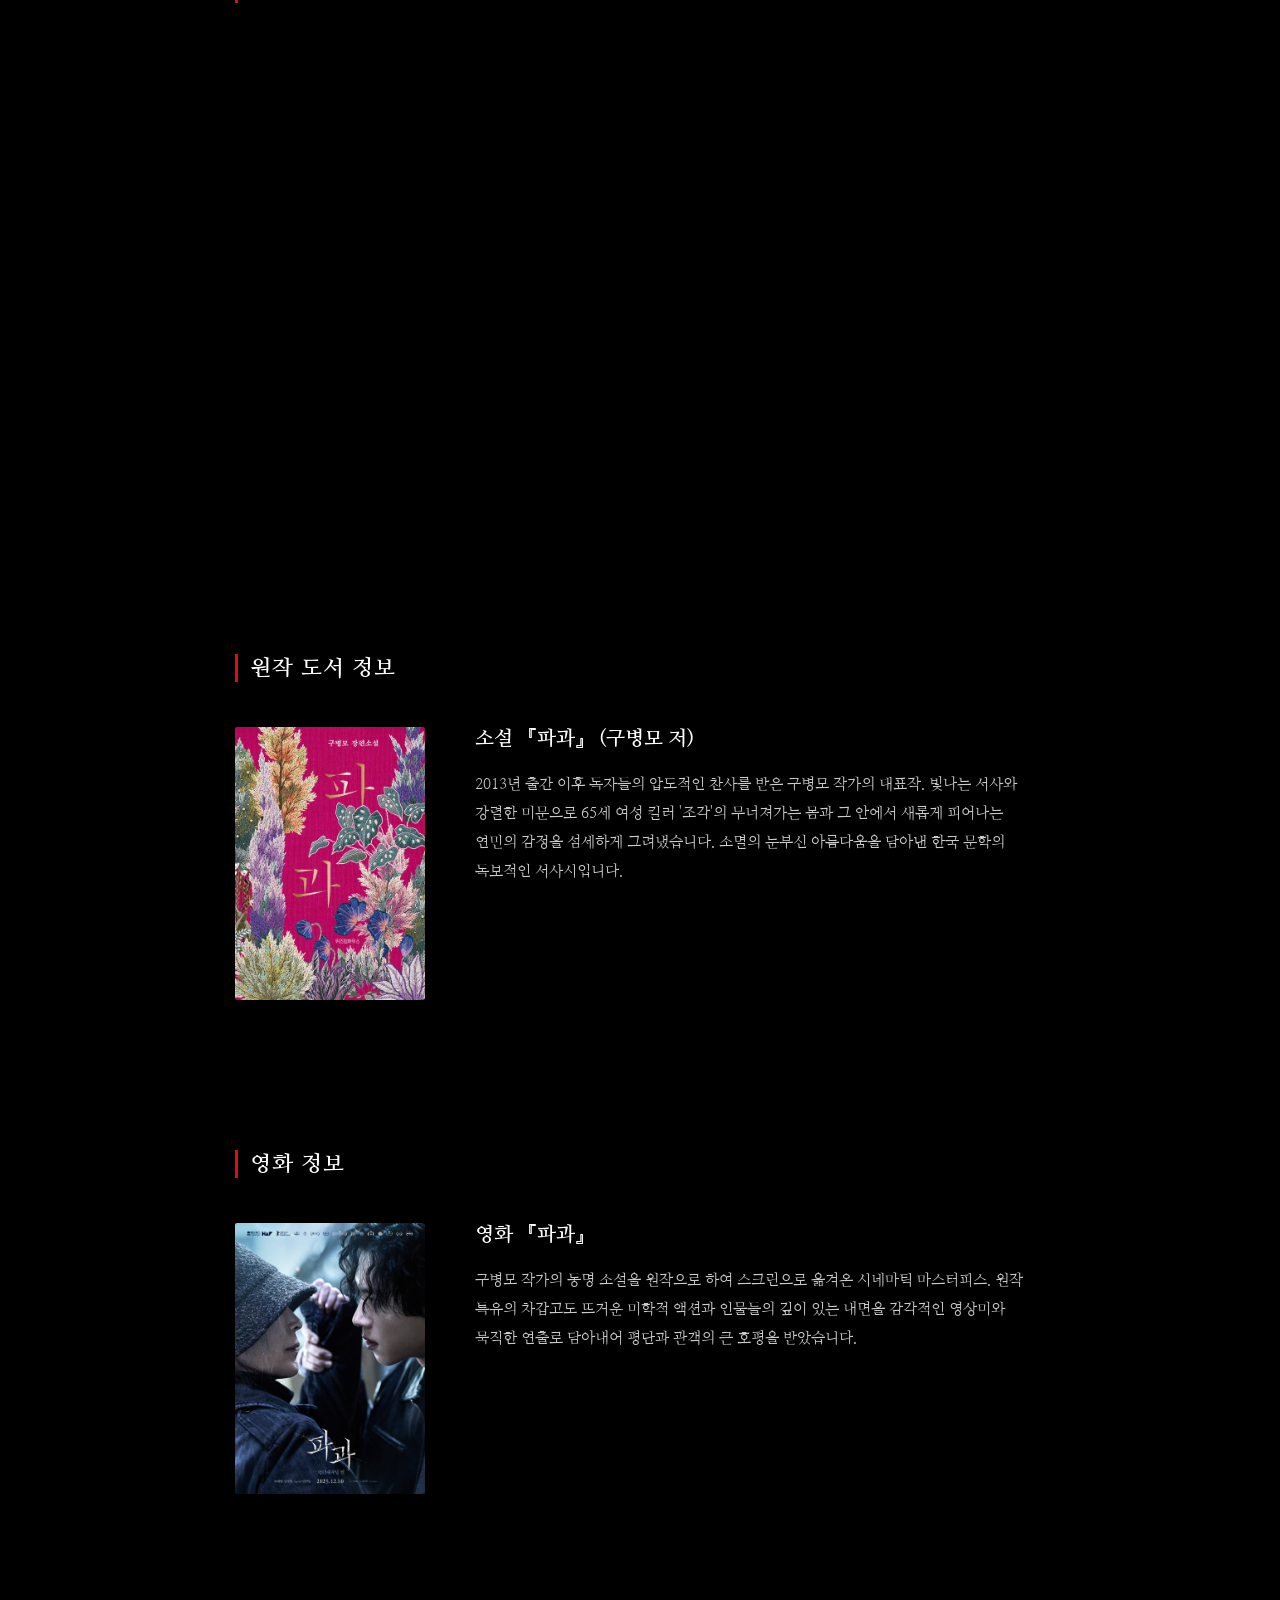
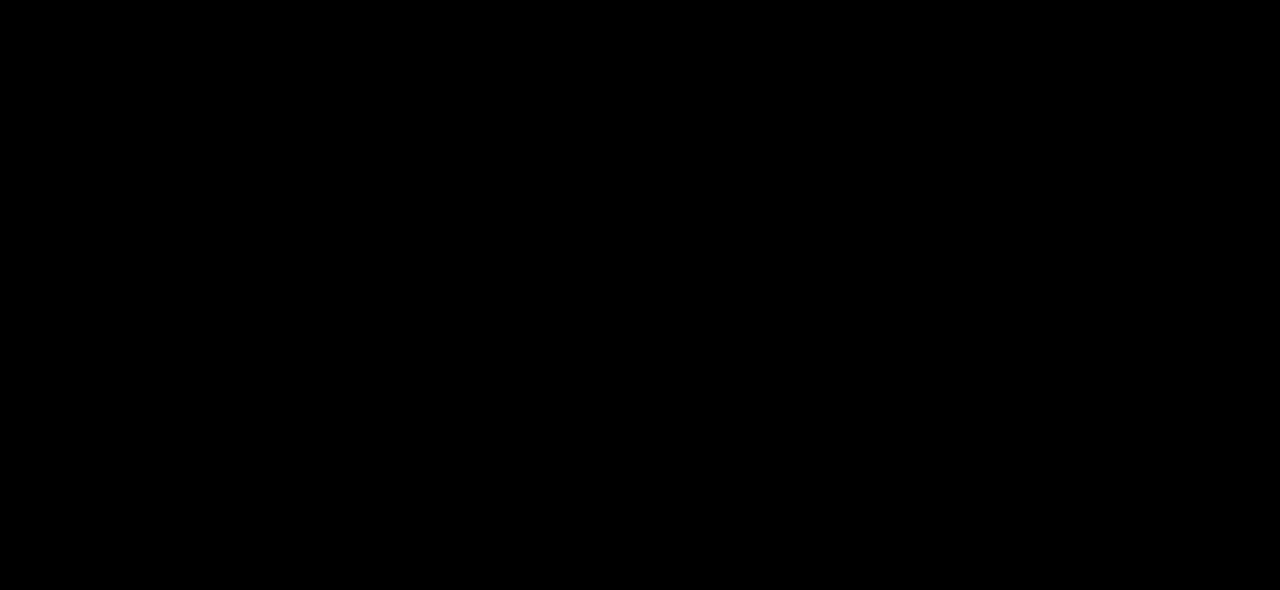
==== commit 2e4cc490: "Add files via upload" ====
--- a/about.html
+++ b/about.html
@@ -171,9 +171,10 @@
         <h2 class="section-title" style="margin-top: 0;">사이트 소개</h2>
         <section class="site-intro-box">
             <p>
-               파과는 냉철한 60대 킬러에게 피어나는 연민과 공감을 다루는 책이다. 이 책은 강자도 피할 수 없는 노화와 쇠퇴에 대한 문제의식에서 출발해, 노화는 단순한 쇠퇴가 아니라 인간을 변화시키고 타인과 연결시키는 과정임을 제시한다. 특히 노화, 쇠퇴, 인간성 회복을 중심으로 독자가 언젠가 모두가 마주하게 될 변화와 인간다움에 대해 생각하게 한다.
-
-이 마이크로사이트는 책의 핵심 메시지인 냉철한 60대 킬러에게도 찾아오는 노화와 그 속에서 피어나는 연민과 공감을 사용자가 스크롤을 통해 경험하도록 설계한다. 이를 위해 세로 스크롤 중심의 화면 구조, 최소한의 정보 배치와 여백 중심 레이아웃, 검은 배경과 날카로운 세리프 서체, 스크롤에 따라 이미지와 텍스트가 흐려지고 사라지는 효과를 중심으로 디자인한다. 특히 점차 사라지는 이미지와 텍스트 효과는 주인공의 노화 과정을 표현하기 위한 선택이다. 사용자가 이 사이트를 통해 시간이 지나며 변화하는 몸과 감정을 경험하고, 주인공의 감정과 상황에 몰입하도록 하는 것이 목표다.
+              어바웃에 파과는 냉철한 60대 킬러에게 피어나는 연민과 공감을 다루는 책이다. 이 책은 강자도 피할 수 없는 노화와 쇠퇴에 대한 문제의식에서 출발해, 노화는 단순한 쇠퇴가 아니라 인간을 변화시키고 타인과 연결시키는 과정임을 제시한다. 특히 노화, 쇠퇴, 인간성 회복을 중심으로 독자가 언젠가 모두가 마주하게 될 변화와 인간다움에 대해 생각하게 한다.
+        </p>
+        <p>
+            이 마이크로사이트는 책의 핵심 메시지인 냉철한 60대 킬러에게도 찾아오는 노화와 그 속에서 피어나는 연민과 공감을 사용자가 스크롤을 통해 경험하도록 설계한다. 이를 위해 세로 스크롤 중심의 화면 구조, 최소한의 정보 배치와 여백 중심 레이아웃, 검은 배경과 날카로운 세리프 서체, 스크롤에 따라 이미지와 텍스트가 흐려지고 사라지는 효과를 중심으로 디자인한다. 특히 점차 사라지는 이미지와 텍스트 효과는 주인공의 노화 과정을 표현하기 위한 선택이다. 사용자가 이 사이트를 통해 시간이 지나며 변화하는 몸과 감정을 경험하고, 주인공의 감정과 상황에 몰입하도록 하는 것이 목표다.
             </p>
         </section>
 
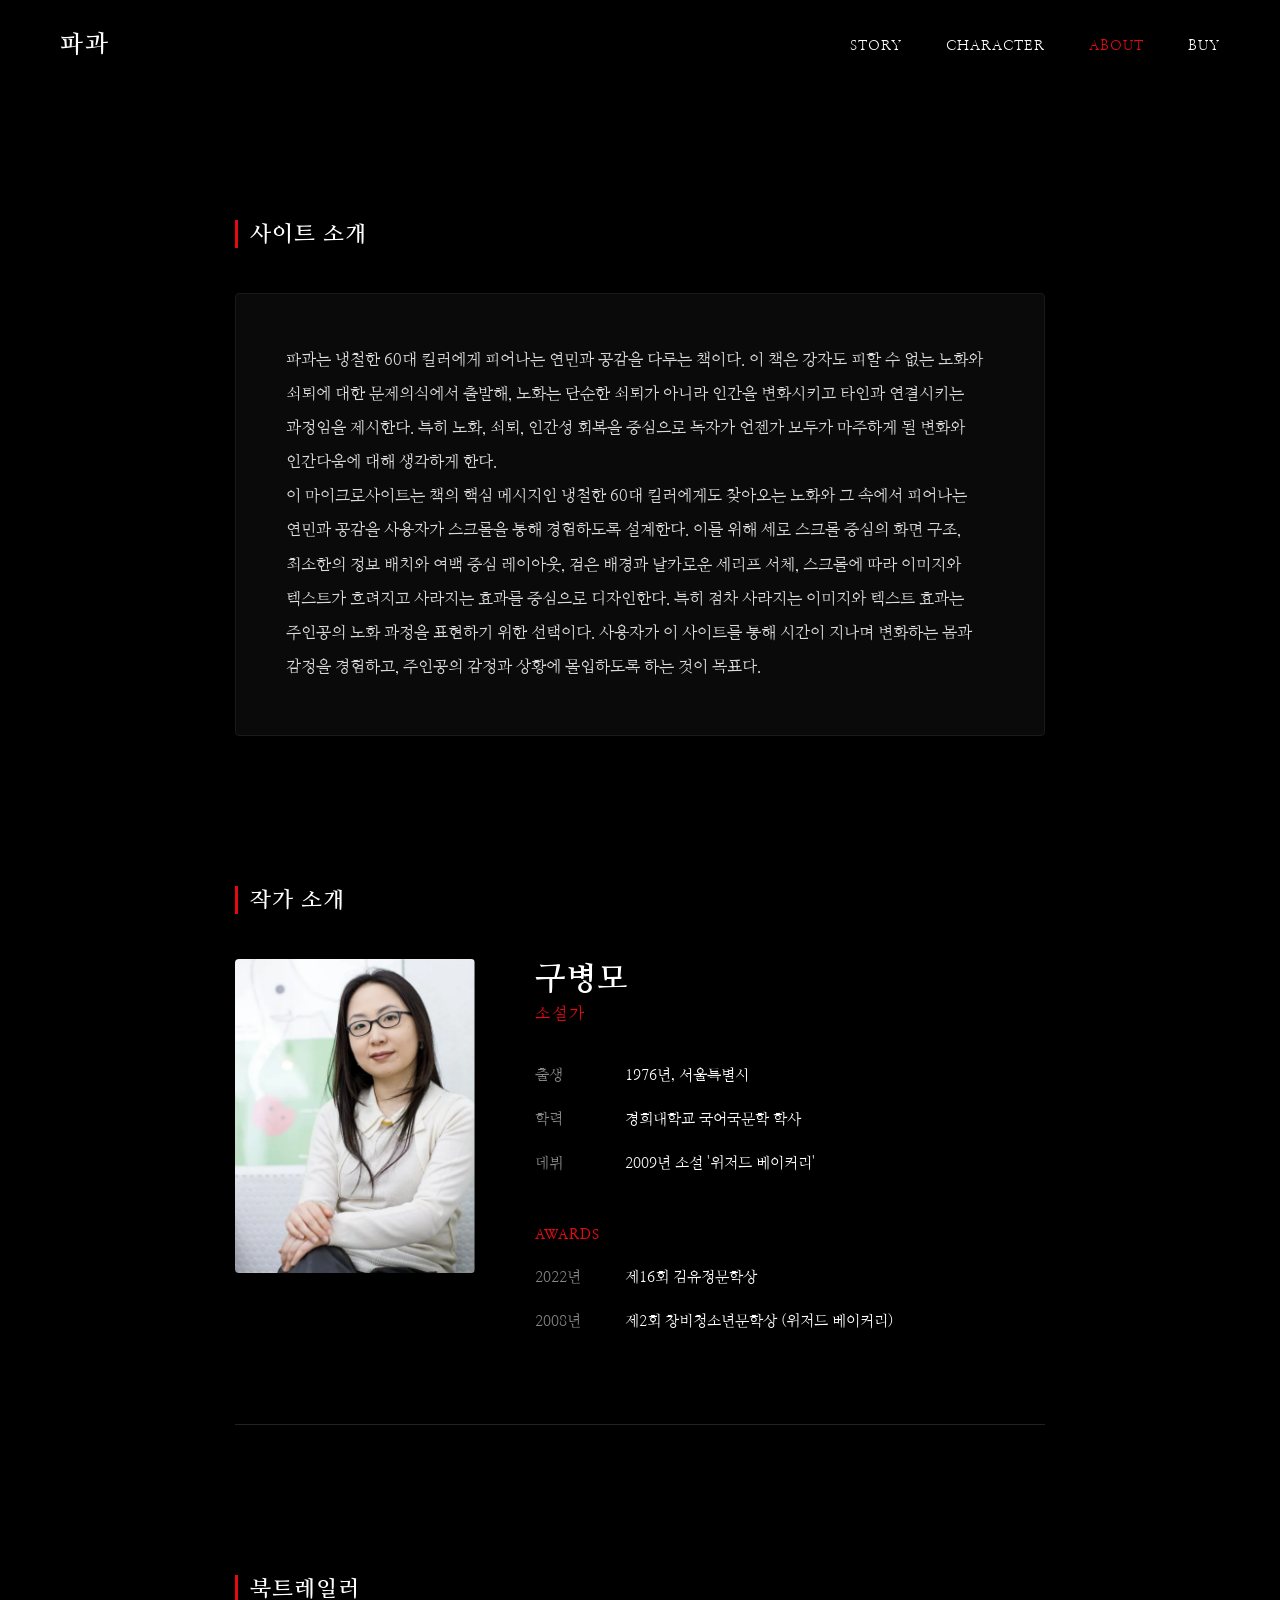
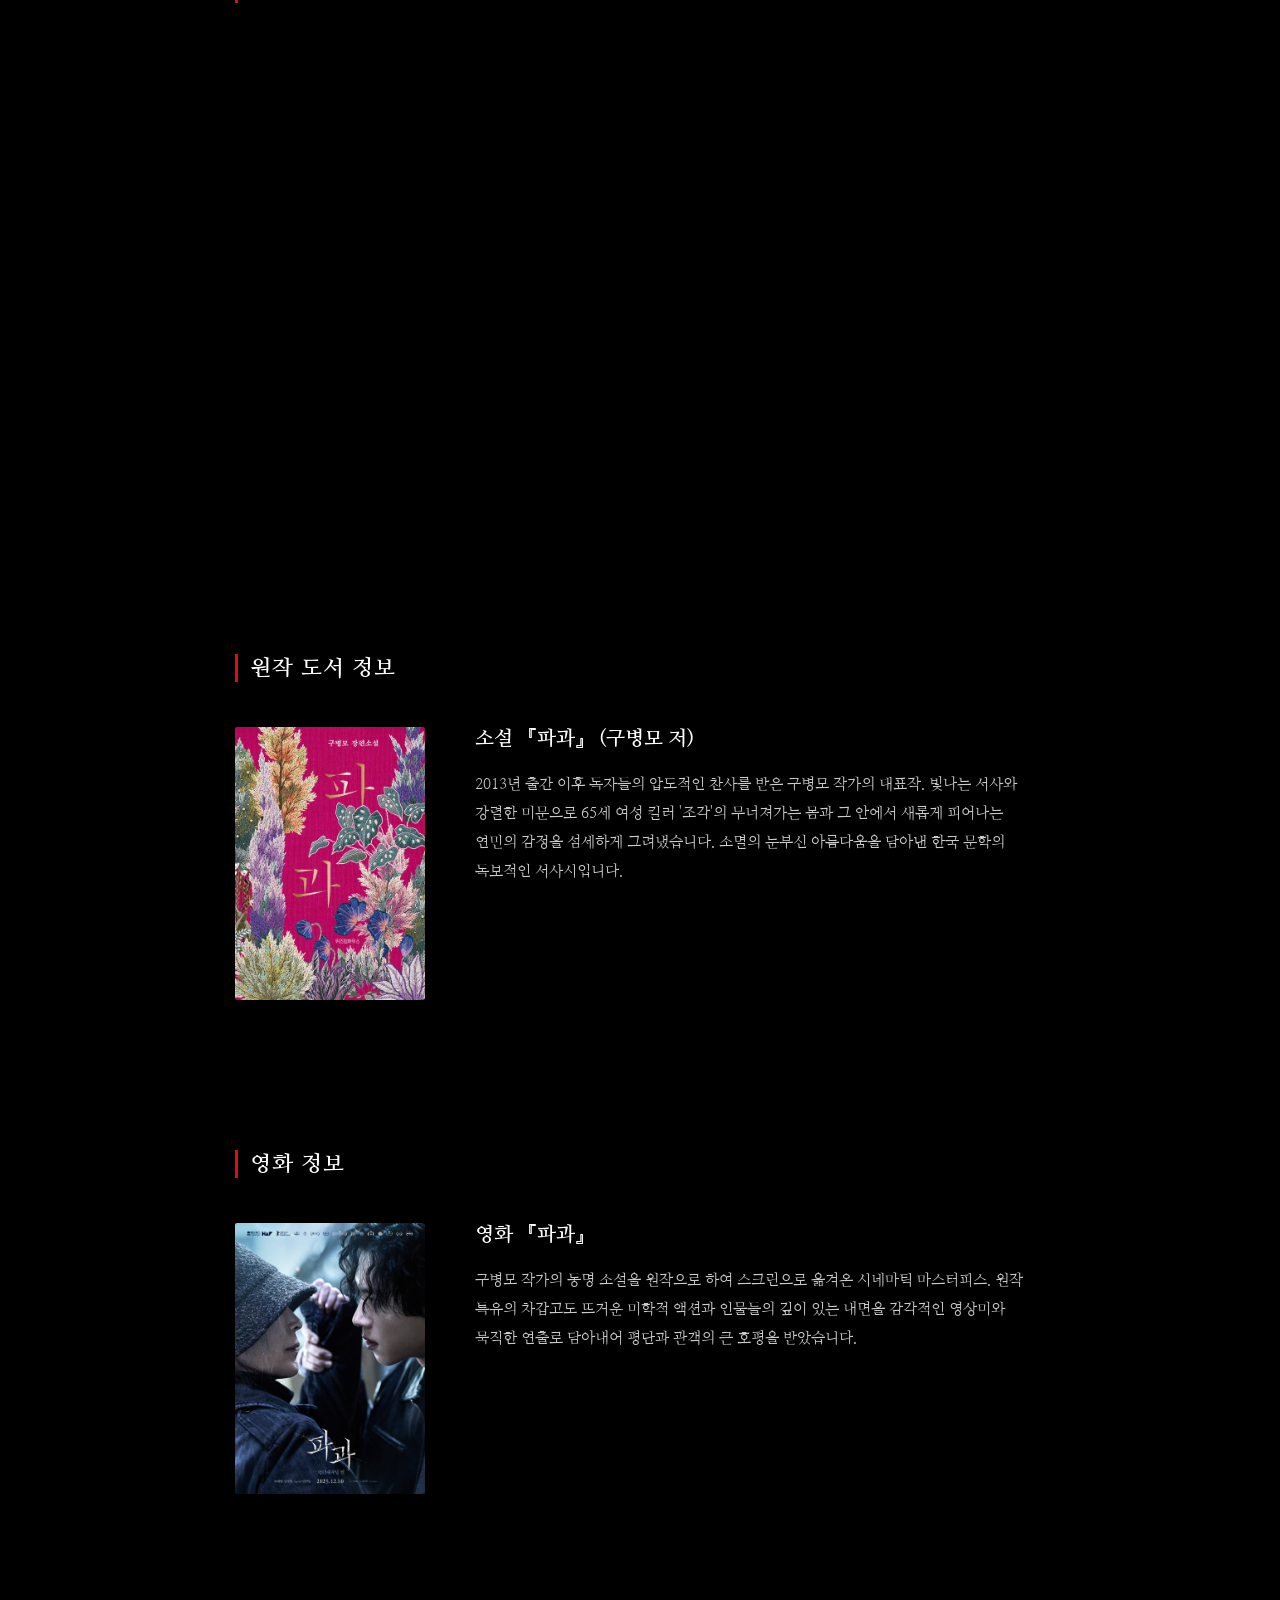
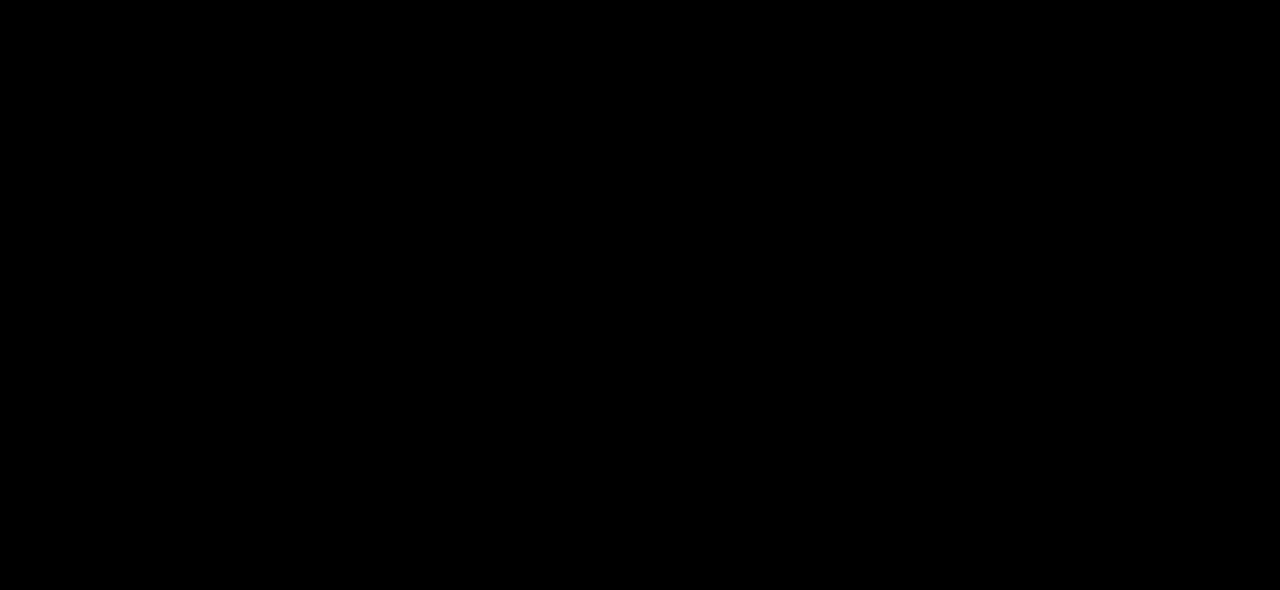
==== commit 13eea9e2: "Add files via upload" ====
--- a/about.html
+++ b/about.html
@@ -171,7 +171,7 @@
         <h2 class="section-title" style="margin-top: 0;">사이트 소개</h2>
         <section class="site-intro-box">
             <p>
-              어바웃에 파과는 냉철한 60대 킬러에게 피어나는 연민과 공감을 다루는 책이다. 이 책은 강자도 피할 수 없는 노화와 쇠퇴에 대한 문제의식에서 출발해, 노화는 단순한 쇠퇴가 아니라 인간을 변화시키고 타인과 연결시키는 과정임을 제시한다. 특히 노화, 쇠퇴, 인간성 회복을 중심으로 독자가 언젠가 모두가 마주하게 될 변화와 인간다움에 대해 생각하게 한다.
+              파과는 냉철한 60대 킬러에게 피어나는 연민과 공감을 다루는 책이다. 이 책은 강자도 피할 수 없는 노화와 쇠퇴에 대한 문제의식에서 출발해, 노화는 단순한 쇠퇴가 아니라 인간을 변화시키고 타인과 연결시키는 과정임을 제시한다. 특히 노화, 쇠퇴, 인간성 회복을 중심으로 독자가 언젠가 모두가 마주하게 될 변화와 인간다움에 대해 생각하게 한다.
         </p>
         <p>
             이 마이크로사이트는 책의 핵심 메시지인 냉철한 60대 킬러에게도 찾아오는 노화와 그 속에서 피어나는 연민과 공감을 사용자가 스크롤을 통해 경험하도록 설계한다. 이를 위해 세로 스크롤 중심의 화면 구조, 최소한의 정보 배치와 여백 중심 레이아웃, 검은 배경과 날카로운 세리프 서체, 스크롤에 따라 이미지와 텍스트가 흐려지고 사라지는 효과를 중심으로 디자인한다. 특히 점차 사라지는 이미지와 텍스트 효과는 주인공의 노화 과정을 표현하기 위한 선택이다. 사용자가 이 사이트를 통해 시간이 지나며 변화하는 몸과 감정을 경험하고, 주인공의 감정과 상황에 몰입하도록 하는 것이 목표다.
